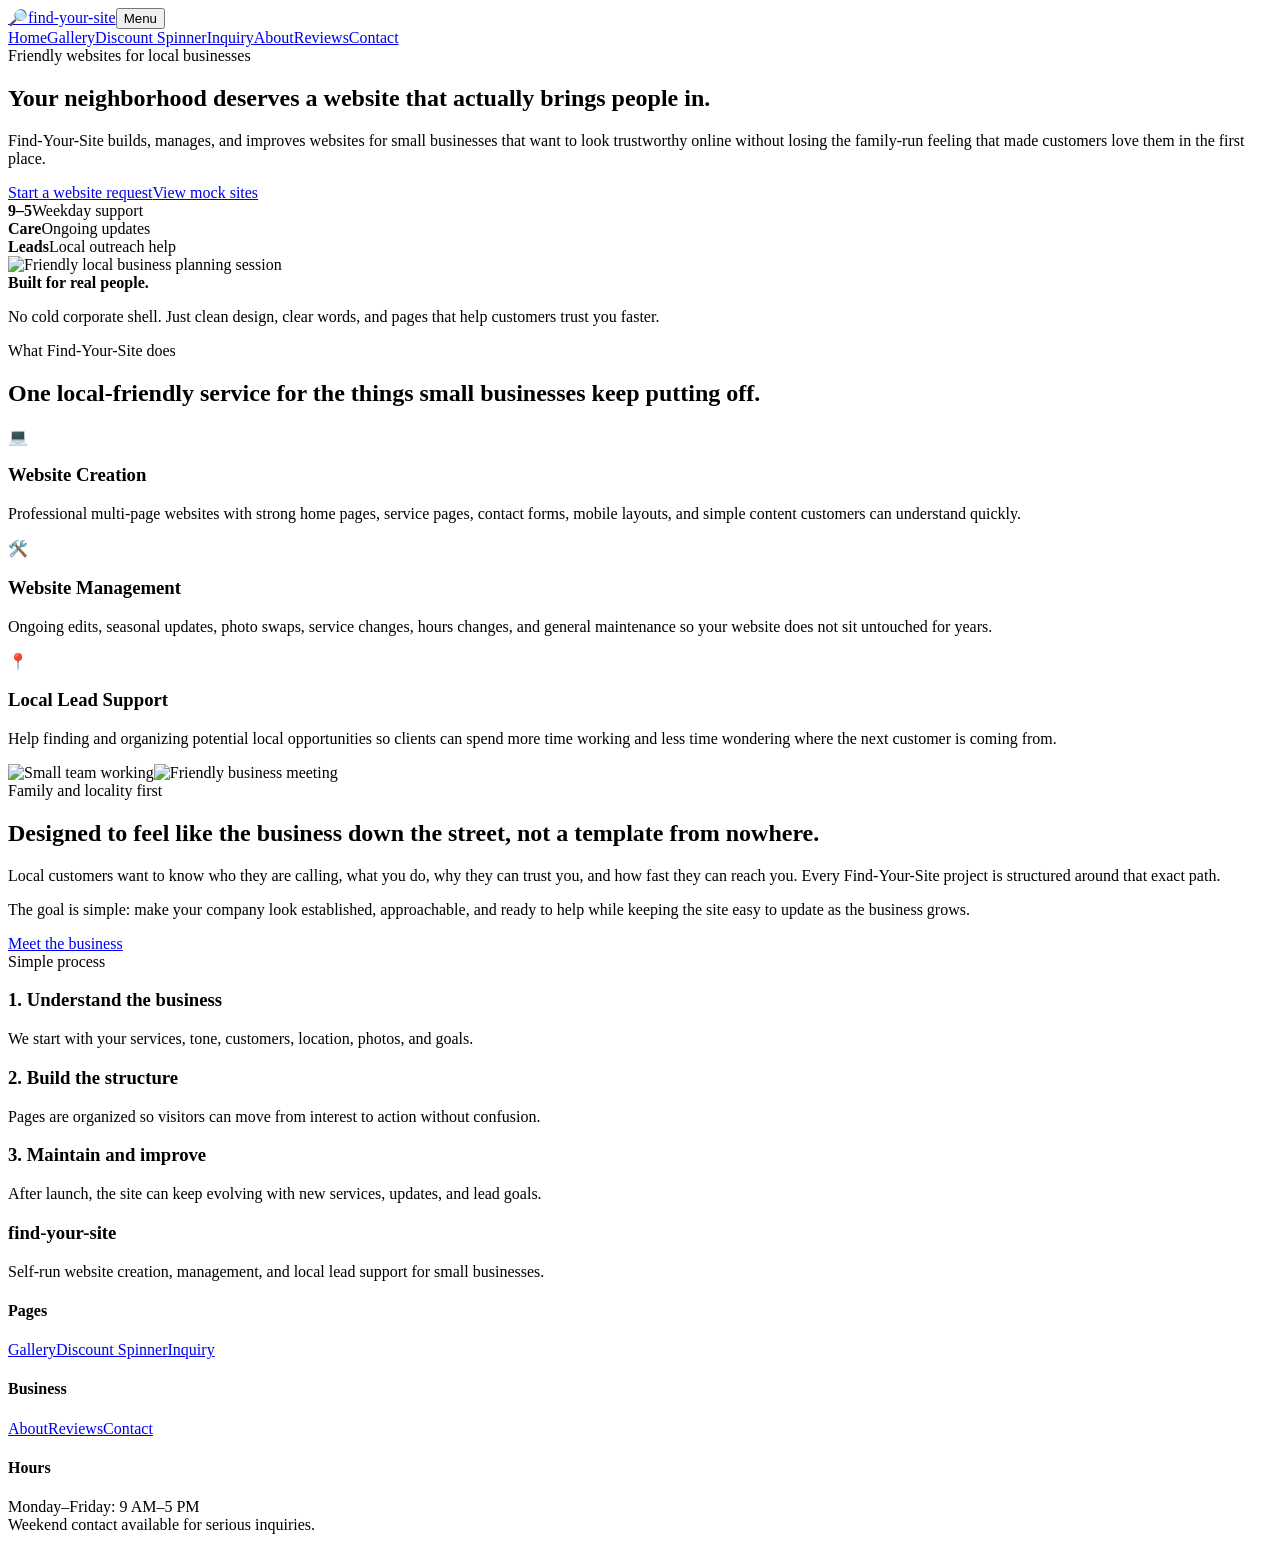
==== index.html @ bb565ffe "Add files via upload" ====
<!DOCTYPE html><html lang="en"><head><meta charset="UTF-8"><meta name="viewport" content="width=device-width, initial-scale=1.0"><title>Find-Your-Site | Local Websites, Care & Client Leads</title><link rel="stylesheet" href="assets/css/style.css"></head><body>
<header class="header"><div class="container nav"><a class="brand" href="index.html"><span class="brand-mark">🔎</span>find-your-site</a><button class="menu-toggle">Menu</button><nav class="nav-links"><a href="index.html">Home</a><a href="gallery.html">Gallery</a><a href="discount-spinner.html">Discount Spinner</a><a href="custom-inquiry.html">Inquiry</a><a href="about.html">About</a><a href="reviews.html">Reviews</a><a href="contact.html">Contact</a></nav></div></header>
<main><section class="hero"><div class="container hero-grid"><div><span class="eyebrow">Friendly websites for local businesses</span><h1>Your neighborhood deserves a website that actually brings people in.</h1><p>Find-Your-Site builds, manages, and improves websites for small businesses that want to look trustworthy online without losing the family-run feeling that made customers love them in the first place.</p><div class="hero-actions"><a class="btn btn-primary" href="custom-inquiry.html">Start a website request</a><a class="btn btn-secondary" href="gallery.html">View mock sites</a></div><div class="mini-stats"><div class="stat"><strong>9–5</strong>Weekday support</div><div class="stat"><strong>Care</strong>Ongoing updates</div><div class="stat"><strong>Leads</strong>Local outreach help</div></div></div><div class="hero-card"><img src="https://images.unsplash.com/photo-1556761175-b413da4baf72?auto=format&fit=crop&w=1100&q=80" alt="Friendly local business planning session"><div class="hero-badge"><strong>Built for real people.</strong><p>No cold corporate shell. Just clean design, clear words, and pages that help customers trust you faster.</p></div></div></div></section>
<section class="section section-soft"><div class="container"><span class="eyebrow">What Find-Your-Site does</span><h2>One local-friendly service for the things small businesses keep putting off.</h2><div class="grid-3"><article class="card"><div class="icon">💻</div><h3>Website Creation</h3><p>Professional multi-page websites with strong home pages, service pages, contact forms, mobile layouts, and simple content customers can understand quickly.</p></article><article class="card"><div class="icon">🛠️</div><h3>Website Management</h3><p>Ongoing edits, seasonal updates, photo swaps, service changes, hours changes, and general maintenance so your website does not sit untouched for years.</p></article><article class="card"><div class="icon">📍</div><h3>Local Lead Support</h3><p>Help finding and organizing potential local opportunities so clients can spend more time working and less time wondering where the next customer is coming from.</p></article></div></div></section>
<section class="section"><div class="container split"><div class="photo-stack"><img src="https://images.unsplash.com/photo-1521737604893-d14cc237f11d?auto=format&fit=crop&w=900&q=80" alt="Small team working"><img src="https://images.unsplash.com/photo-1556761175-4b46a572b786?auto=format&fit=crop&w=900&q=80" alt="Friendly business meeting"></div><div><span class="eyebrow">Family and locality first</span><h2>Designed to feel like the business down the street, not a template from nowhere.</h2><p>Local customers want to know who they are calling, what you do, why they can trust you, and how fast they can reach you. Every Find-Your-Site project is structured around that exact path.</p><p>The goal is simple: make your company look established, approachable, and ready to help while keeping the site easy to update as the business grows.</p><a class="btn btn-primary" href="about.html">Meet the business</a></div></div></section>
<section class="section section-soft"><div class="container"><span class="eyebrow">Simple process</span><div class="grid-3"><article class="card"><h3>1. Understand the business</h3><p>We start with your services, tone, customers, location, photos, and goals.</p></article><article class="card"><h3>2. Build the structure</h3><p>Pages are organized so visitors can move from interest to action without confusion.</p></article><article class="card"><h3>3. Maintain and improve</h3><p>After launch, the site can keep evolving with new services, updates, and lead goals.</p></article></div></div></section></main>
<footer class="footer"><div class="container footer-grid"><div><h3>find-your-site</h3><p>Self-run website creation, management, and local lead support for small businesses.</p></div><div><h4>Pages</h4><a href="gallery.html">Gallery</a><a href="discount-spinner.html">Discount Spinner</a><a href="custom-inquiry.html">Inquiry</a></div><div><h4>Business</h4><a href="about.html">About</a><a href="reviews.html">Reviews</a><a href="contact.html">Contact</a></div><div><h4>Hours</h4><p>Monday–Friday: 9 AM–5 PM<br>Weekend contact available for serious inquiries.</p></div></div></footer><script src="assets/js/script.js"></script></body></html>
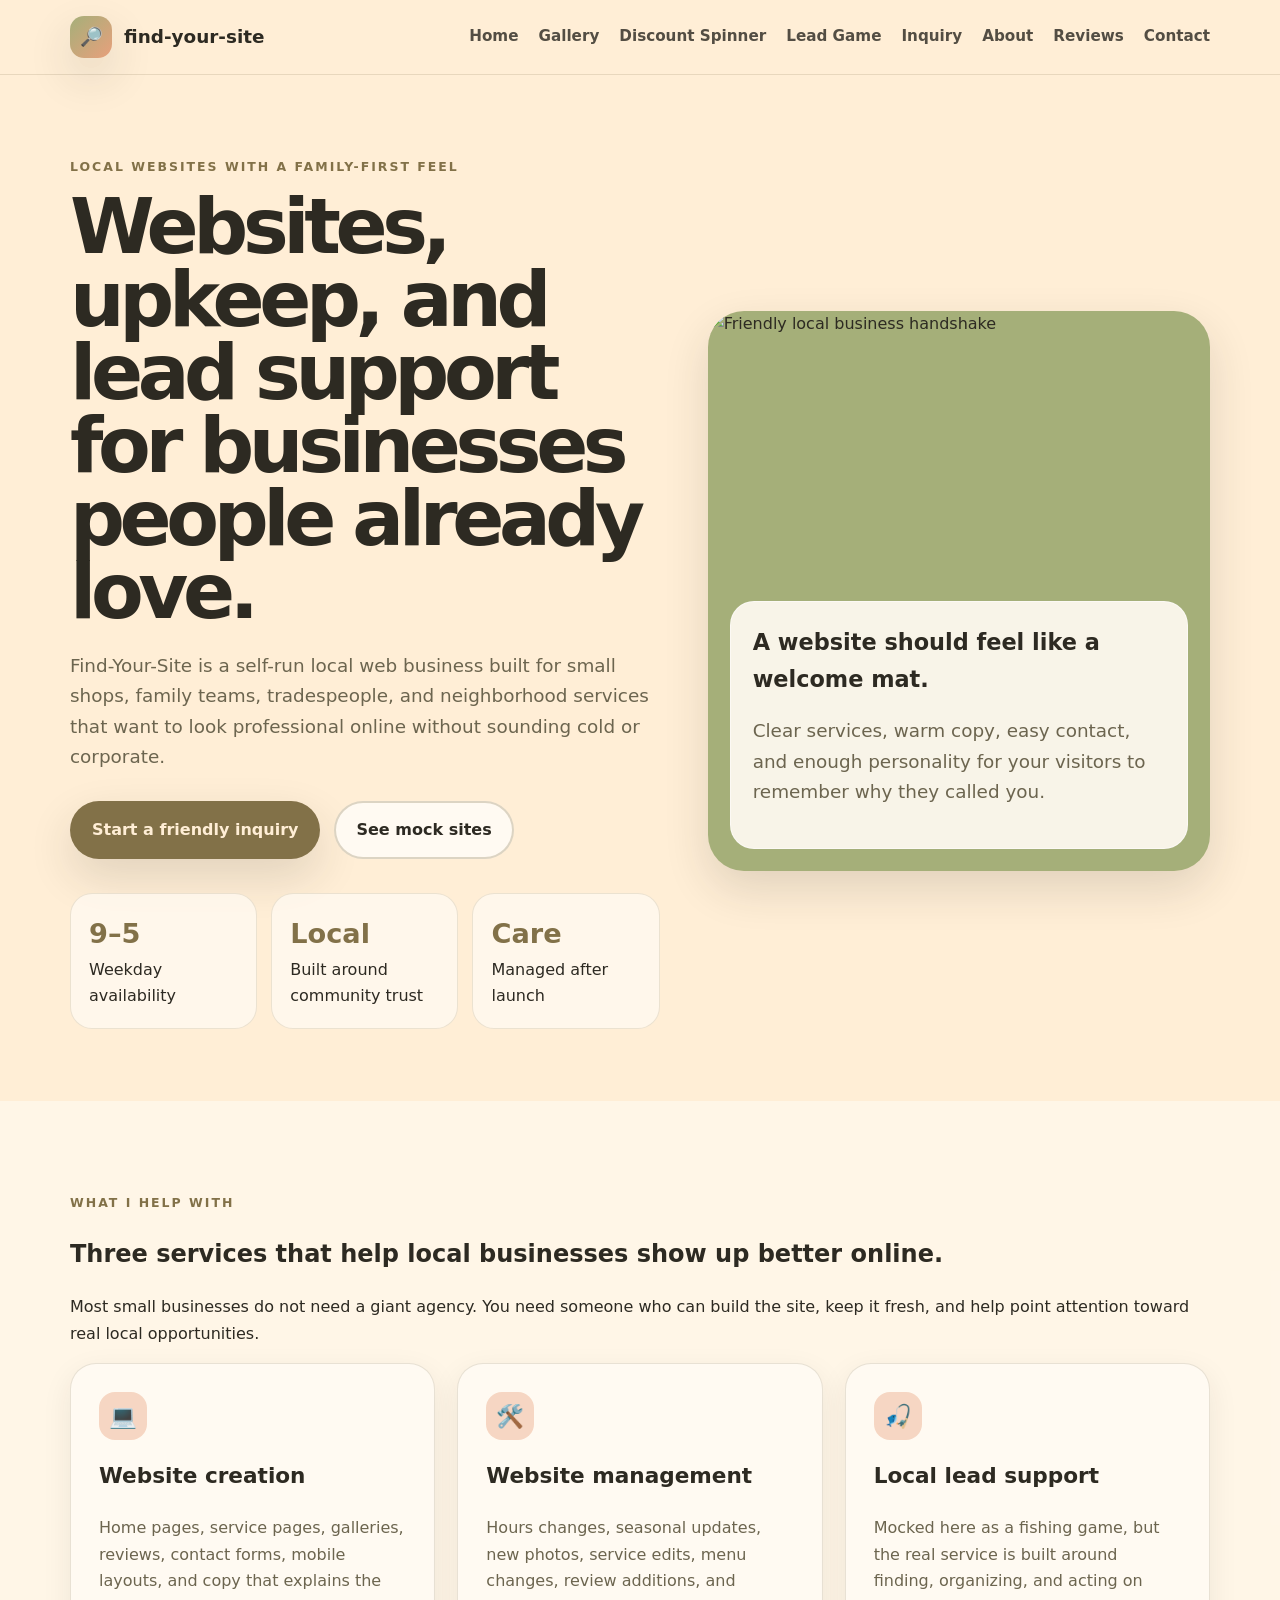
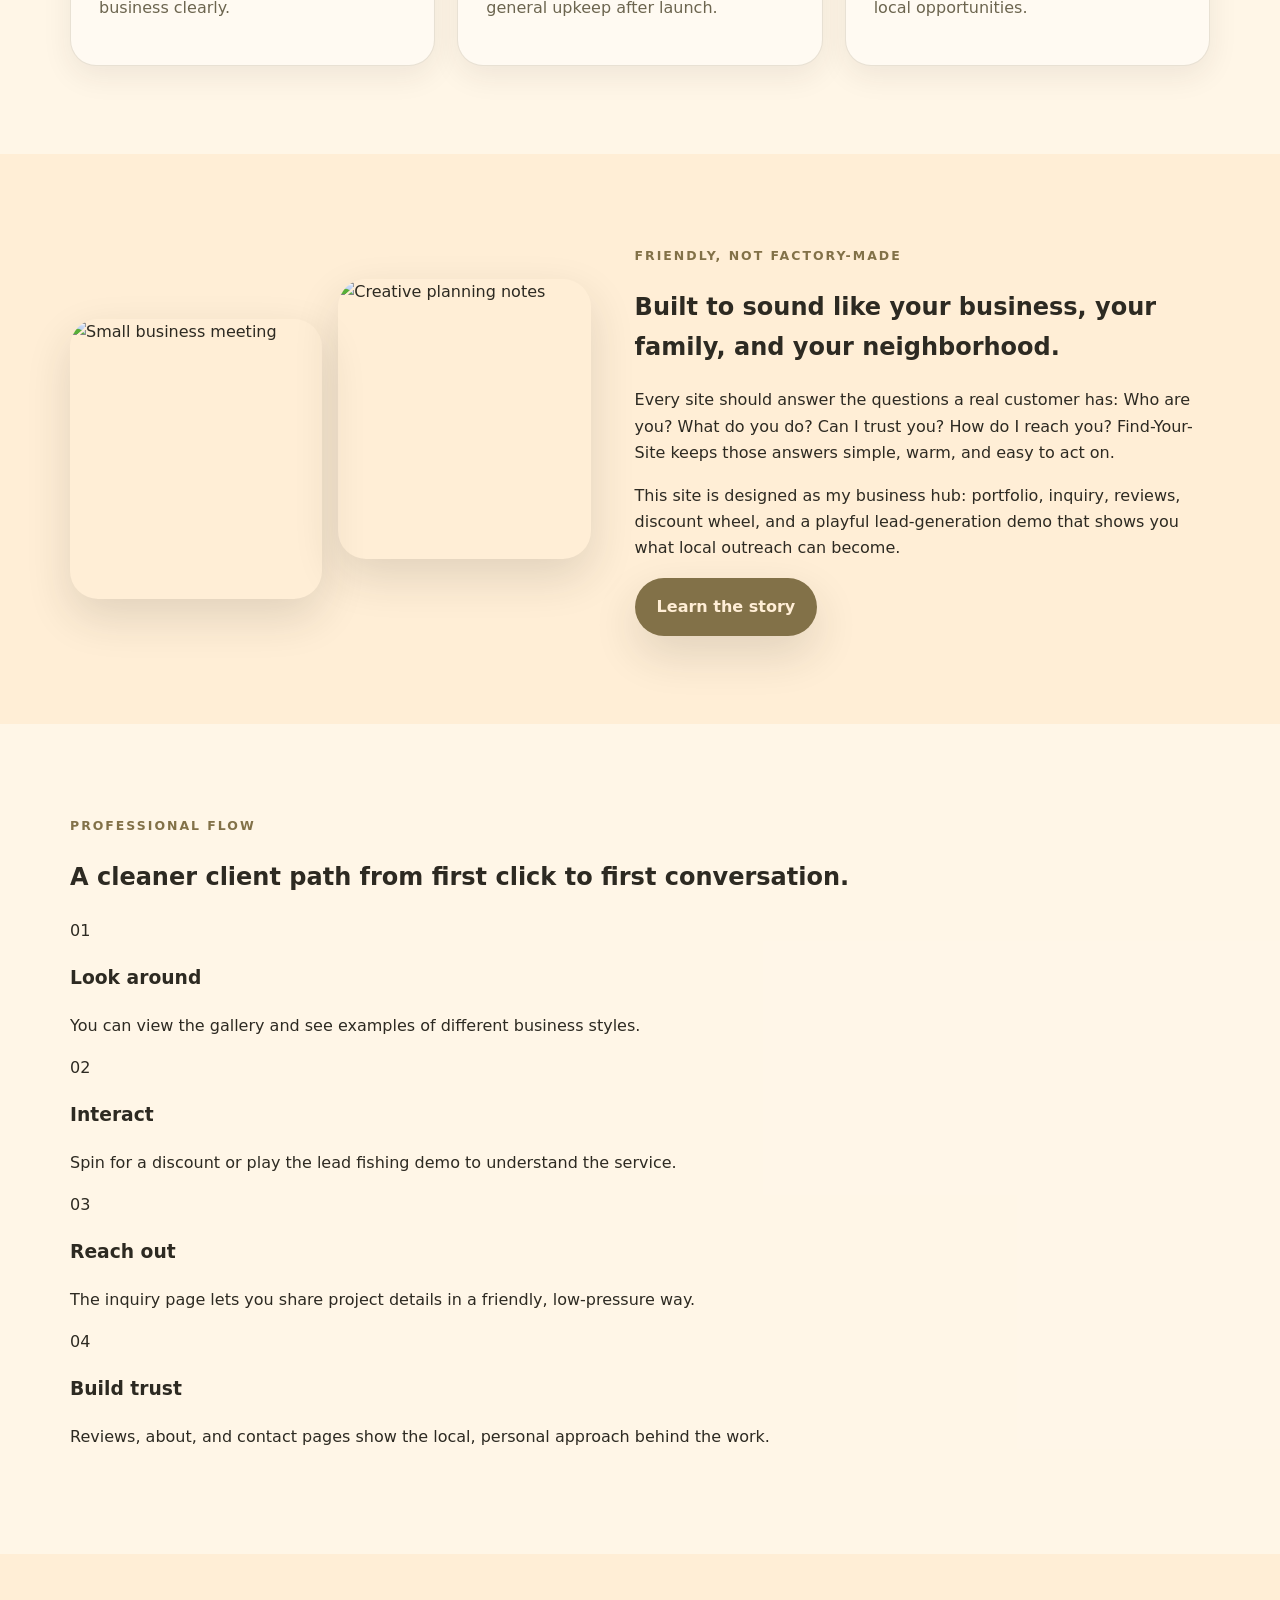
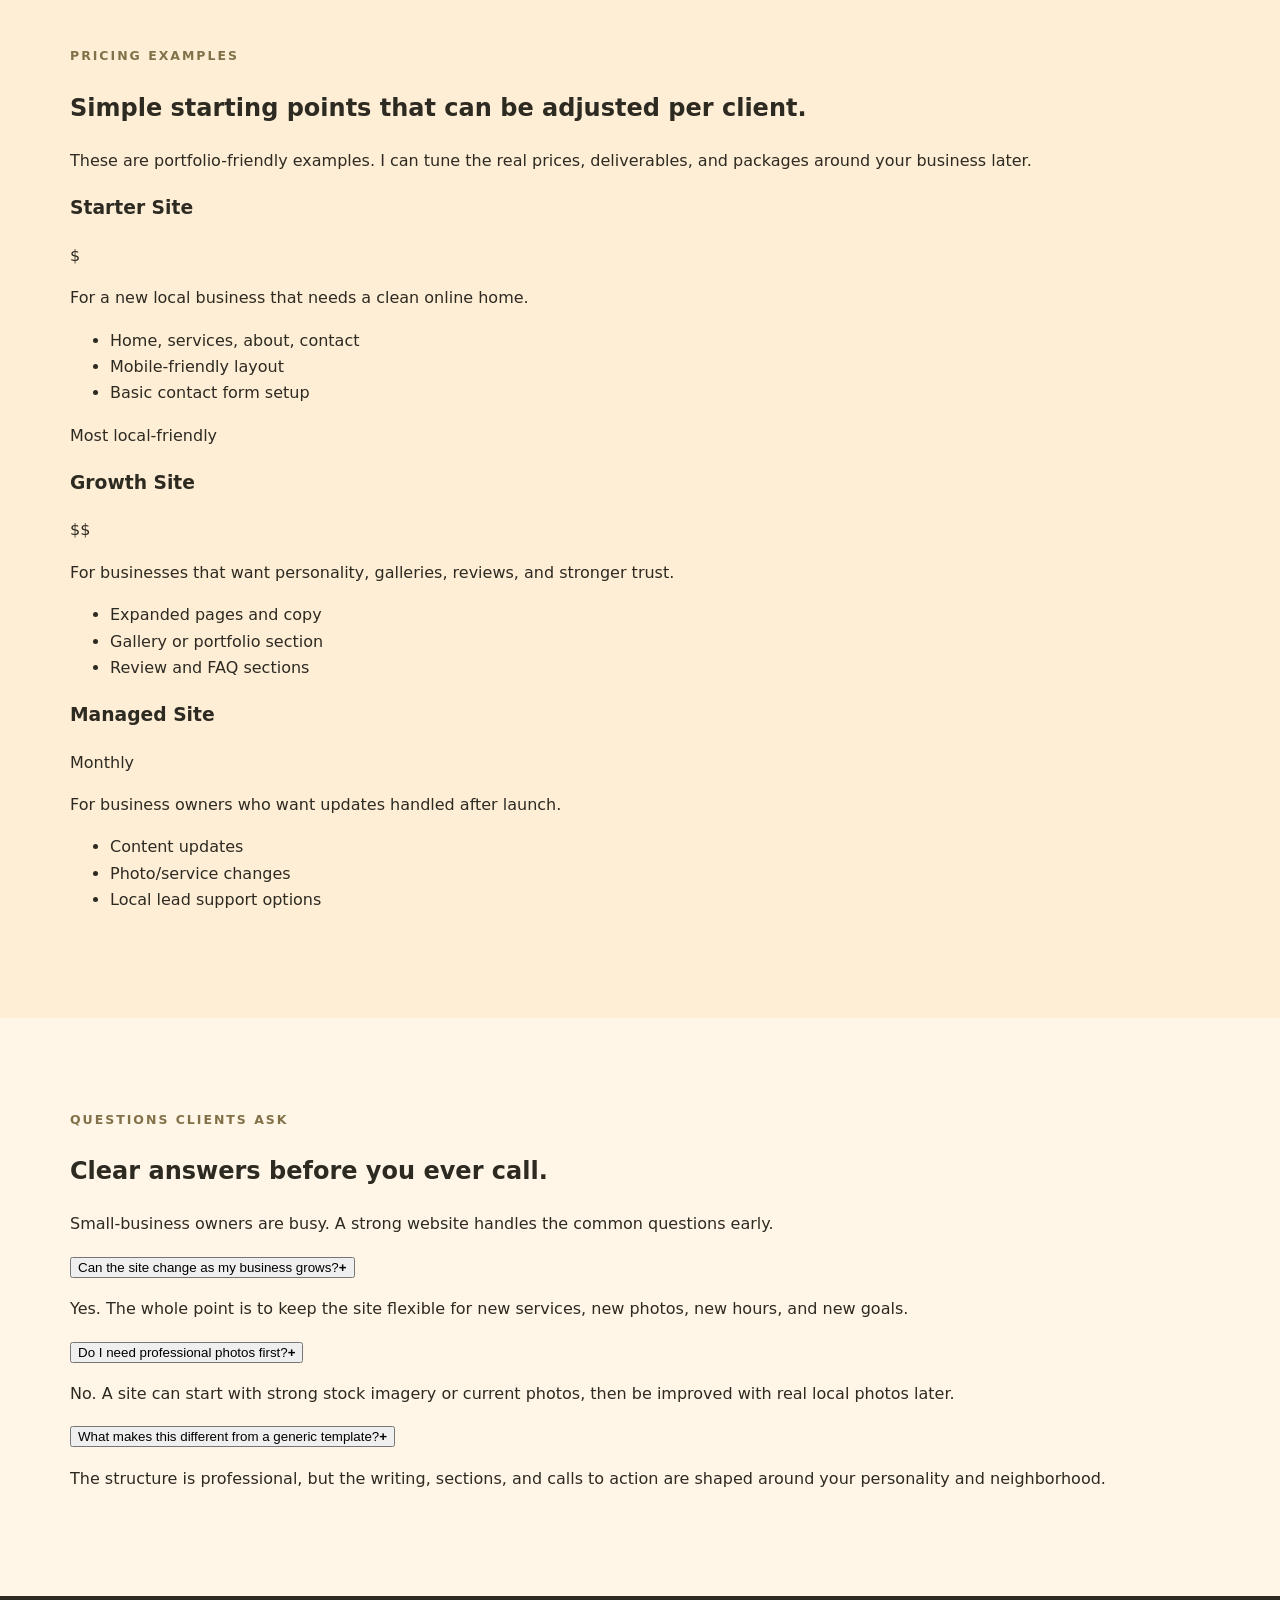
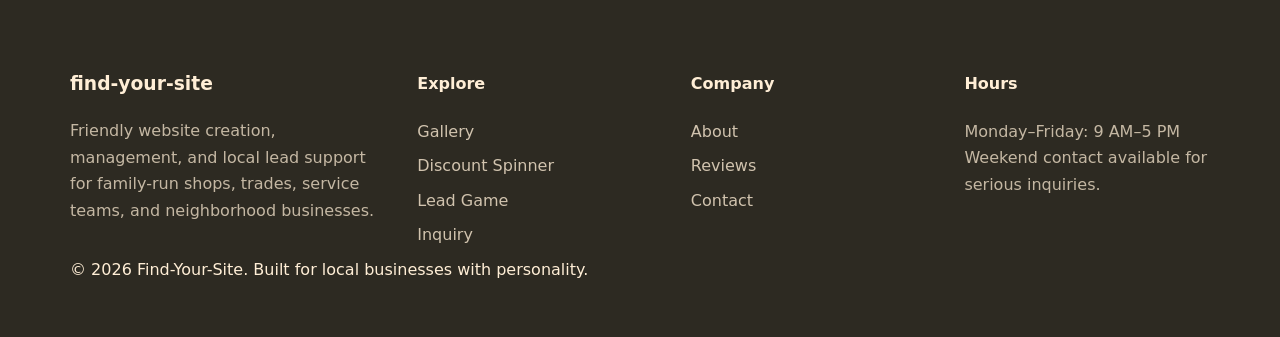
==== commit 4b7239f1: "Add files via upload" ====
--- a/index.html
+++ b/index.html
@@ -1,7 +1,35 @@
-<!DOCTYPE html><html lang="en"><head><meta charset="UTF-8"><meta name="viewport" content="width=device-width, initial-scale=1.0"><title>Find-Your-Site | Local Websites, Care & Client Leads</title><link rel="stylesheet" href="assets/css/style.css"></head><body>
-<header class="header"><div class="container nav"><a class="brand" href="index.html"><span class="brand-mark">🔎</span>find-your-site</a><button class="menu-toggle">Menu</button><nav class="nav-links"><a href="index.html">Home</a><a href="gallery.html">Gallery</a><a href="discount-spinner.html">Discount Spinner</a><a href="custom-inquiry.html">Inquiry</a><a href="about.html">About</a><a href="reviews.html">Reviews</a><a href="contact.html">Contact</a></nav></div></header>
-<main><section class="hero"><div class="container hero-grid"><div><span class="eyebrow">Friendly websites for local businesses</span><h1>Your neighborhood deserves a website that actually brings people in.</h1><p>Find-Your-Site builds, manages, and improves websites for small businesses that want to look trustworthy online without losing the family-run feeling that made customers love them in the first place.</p><div class="hero-actions"><a class="btn btn-primary" href="custom-inquiry.html">Start a website request</a><a class="btn btn-secondary" href="gallery.html">View mock sites</a></div><div class="mini-stats"><div class="stat"><strong>9–5</strong>Weekday support</div><div class="stat"><strong>Care</strong>Ongoing updates</div><div class="stat"><strong>Leads</strong>Local outreach help</div></div></div><div class="hero-card"><img src="https://images.unsplash.com/photo-1556761175-b413da4baf72?auto=format&fit=crop&w=1100&q=80" alt="Friendly local business planning session"><div class="hero-badge"><strong>Built for real people.</strong><p>No cold corporate shell. Just clean design, clear words, and pages that help customers trust you faster.</p></div></div></div></section>
-<section class="section section-soft"><div class="container"><span class="eyebrow">What Find-Your-Site does</span><h2>One local-friendly service for the things small businesses keep putting off.</h2><div class="grid-3"><article class="card"><div class="icon">💻</div><h3>Website Creation</h3><p>Professional multi-page websites with strong home pages, service pages, contact forms, mobile layouts, and simple content customers can understand quickly.</p></article><article class="card"><div class="icon">🛠️</div><h3>Website Management</h3><p>Ongoing edits, seasonal updates, photo swaps, service changes, hours changes, and general maintenance so your website does not sit untouched for years.</p></article><article class="card"><div class="icon">📍</div><h3>Local Lead Support</h3><p>Help finding and organizing potential local opportunities so clients can spend more time working and less time wondering where the next customer is coming from.</p></article></div></div></section>
-<section class="section"><div class="container split"><div class="photo-stack"><img src="https://images.unsplash.com/photo-1521737604893-d14cc237f11d?auto=format&fit=crop&w=900&q=80" alt="Small team working"><img src="https://images.unsplash.com/photo-1556761175-4b46a572b786?auto=format&fit=crop&w=900&q=80" alt="Friendly business meeting"></div><div><span class="eyebrow">Family and locality first</span><h2>Designed to feel like the business down the street, not a template from nowhere.</h2><p>Local customers want to know who they are calling, what you do, why they can trust you, and how fast they can reach you. Every Find-Your-Site project is structured around that exact path.</p><p>The goal is simple: make your company look established, approachable, and ready to help while keeping the site easy to update as the business grows.</p><a class="btn btn-primary" href="about.html">Meet the business</a></div></div></section>
-<section class="section section-soft"><div class="container"><span class="eyebrow">Simple process</span><div class="grid-3"><article class="card"><h3>1. Understand the business</h3><p>We start with your services, tone, customers, location, photos, and goals.</p></article><article class="card"><h3>2. Build the structure</h3><p>Pages are organized so visitors can move from interest to action without confusion.</p></article><article class="card"><h3>3. Maintain and improve</h3><p>After launch, the site can keep evolving with new services, updates, and lead goals.</p></article></div></div></section></main>
-<footer class="footer"><div class="container footer-grid"><div><h3>find-your-site</h3><p>Self-run website creation, management, and local lead support for small businesses.</p></div><div><h4>Pages</h4><a href="gallery.html">Gallery</a><a href="discount-spinner.html">Discount Spinner</a><a href="custom-inquiry.html">Inquiry</a></div><div><h4>Business</h4><a href="about.html">About</a><a href="reviews.html">Reviews</a><a href="contact.html">Contact</a></div><div><h4>Hours</h4><p>Monday–Friday: 9 AM–5 PM<br>Weekend contact available for serious inquiries.</p></div></div></footer><script src="assets/js/script.js"></script></body></html>
+<!DOCTYPE html>
+<html lang="en">
+<head>
+<meta charset="UTF-8">
+<meta name="viewport" content="width=device-width, initial-scale=1.0">
+<title>Find-Your-Site | Local Website Creation & Lead Support</title>
+<link rel="stylesheet" href="assets/css/style.css">
+</head>
+<body>
+<header class="header"><div class="container nav"><a class="brand" href="index.html"><span class="brand-mark">🔎</span><span>find-your-site</span></a><button class="menu-toggle" aria-label="Open navigation">Menu</button><nav class="nav-links"><a href="index.html">Home</a><a href="gallery.html">Gallery</a><a href="discount-spinner.html">Discount Spinner</a><a href="leads-game.html">Lead Game</a><a href="custom-inquiry.html">Inquiry</a><a href="about.html">About</a><a href="reviews.html">Reviews</a><a href="contact.html">Contact</a></nav></div></header>
+<main>
+
+<section class="hero">
+  <div class="container hero-grid">
+    <div>
+      <span class="eyebrow">Local websites with a family-first feel</span>
+      <h1>Websites, upkeep, and lead support for businesses people already love.</h1>
+      <p>Find-Your-Site is a self-run local web business built for small shops, family teams, tradespeople, and neighborhood services that want to look professional online without sounding cold or corporate.</p>
+      <div class="hero-actions"><a class="btn btn-primary" href="custom-inquiry.html">Start a friendly inquiry</a><a class="btn btn-secondary" href="gallery.html">See mock sites</a></div>
+      <div class="mini-stats"><div class="stat"><strong>9–5</strong><span>Weekday availability</span></div><div class="stat"><strong>Local</strong><span>Built around community trust</span></div><div class="stat"><strong>Care</strong><span>Managed after launch</span></div></div>
+    </div>
+    <div class="hero-card"><img src="https://images.unsplash.com/photo-1521791055366-0d553872125f?auto=format&fit=crop&w=1200&q=80" alt="Friendly local business handshake"><div class="hero-badge"><strong>A website should feel like a welcome mat.</strong><p>Clear services, warm copy, easy contact, and enough personality for your visitors to remember why they called you.</p></div></div>
+  </div>
+</section>
+<section class="section section-soft"><div class="container"><div class="section-heading"><span class="eyebrow">What I help with</span><h2>Three services that help local businesses show up better online.</h2><p>Most small businesses do not need a giant agency. You need someone who can build the site, keep it fresh, and help point attention toward real local opportunities.</p></div><div class="grid-3"><article class="card lift"><div class="icon">💻</div><h3>Website creation</h3><p>Home pages, service pages, galleries, reviews, contact forms, mobile layouts, and copy that explains the business clearly.</p></article><article class="card lift"><div class="icon">🛠️</div><h3>Website management</h3><p>Hours changes, seasonal updates, new photos, service edits, menu changes, review additions, and general upkeep after launch.</p></article><article class="card lift"><div class="icon">🎣</div><h3>Local lead support</h3><p>Mocked here as a fishing game, but the real service is built around finding, organizing, and acting on local opportunities.</p></article></div></div></section>
+<section class="section"><div class="container split"><div class="photo-stack"><img src="https://images.unsplash.com/photo-1556761175-4b46a572b786?auto=format&fit=crop&w=900&q=80" alt="Small business meeting"><img src="https://images.unsplash.com/photo-1517245386807-bb43f82c33c4?auto=format&fit=crop&w=900&q=80" alt="Creative planning notes"></div><div><span class="eyebrow">Friendly, not factory-made</span><h2>Built to sound like your business, your family, and your neighborhood.</h2><p>Every site should answer the questions a real customer has: Who are you? What do you do? Can I trust you? How do I reach you? Find-Your-Site keeps those answers simple, warm, and easy to act on.</p><p>This site is designed as my business hub: portfolio, inquiry, reviews, discount wheel, and a playful lead-generation demo that shows you what local outreach can become.</p><a class="btn btn-primary" href="about.html">Learn the story</a></div></div></section>
+<section class="section section-soft"><div class="container"><div class="section-heading"><span class="eyebrow">Professional flow</span><h2>A cleaner client path from first click to first conversation.</h2></div><div class="process-line"><article><span>01</span><h3>Look around</h3><p>You can view the gallery and see examples of different business styles.</p></article><article><span>02</span><h3>Interact</h3><p>Spin for a discount or play the lead fishing demo to understand the service.</p></article><article><span>03</span><h3>Reach out</h3><p>The inquiry page lets you share project details in a friendly, low-pressure way.</p></article><article><span>04</span><h3>Build trust</h3><p>Reviews, about, and contact pages show the local, personal approach behind the work.</p></article></div></div></section>
+<section class="section"><div class="container"><div class="section-heading"><span class="eyebrow">Pricing examples</span><h2>Simple starting points that can be adjusted per client.</h2><p>These are portfolio-friendly examples. I can tune the real prices, deliverables, and packages around your business later.</p></div><div class="pricing-grid"><article class="price-card"><h3>Starter Site</h3><p class="price">$</p><p>For a new local business that needs a clean online home.</p><ul><li>Home, services, about, contact</li><li>Mobile-friendly layout</li><li>Basic contact form setup</li></ul></article><article class="price-card featured"><span class="badge">Most local-friendly</span><h3>Growth Site</h3><p class="price">$$</p><p>For businesses that want personality, galleries, reviews, and stronger trust.</p><ul><li>Expanded pages and copy</li><li>Gallery or portfolio section</li><li>Review and FAQ sections</li></ul></article><article class="price-card"><h3>Managed Site</h3><p class="price">Monthly</p><p>For business owners who want updates handled after launch.</p><ul><li>Content updates</li><li>Photo/service changes</li><li>Local lead support options</li></ul></article></div></div></section>
+<section class="section section-soft"><div class="container faq-wrap"><div><span class="eyebrow">Questions clients ask</span><h2>Clear answers before you ever call.</h2><p>Small-business owners are busy. A strong website handles the common questions early.</p></div><div class="faq-list"><button class="faq-item"><span>Can the site change as my business grows?</span><strong>+</strong></button><div class="faq-panel"><p>Yes. The whole point is to keep the site flexible for new services, new photos, new hours, and new goals.</p></div><button class="faq-item"><span>Do I need professional photos first?</span><strong>+</strong></button><div class="faq-panel"><p>No. A site can start with strong stock imagery or current photos, then be improved with real local photos later.</p></div><button class="faq-item"><span>What makes this different from a generic template?</span><strong>+</strong></button><div class="faq-panel"><p>The structure is professional, but the writing, sections, and calls to action are shaped around your personality and neighborhood.</p></div></div></div></section>
+
+</main>
+<footer class="footer"><div class="container footer-grid"><div><h3>find-your-site</h3><p>Friendly website creation, management, and local lead support for family-run shops, trades, service teams, and neighborhood businesses.</p></div><div><h4>Explore</h4><a href="gallery.html">Gallery</a><a href="discount-spinner.html">Discount Spinner</a><a href="leads-game.html">Lead Game</a><a href="custom-inquiry.html">Inquiry</a></div><div><h4>Company</h4><a href="about.html">About</a><a href="reviews.html">Reviews</a><a href="contact.html">Contact</a></div><div><h4>Hours</h4><p>Monday–Friday: 9 AM–5 PM<br>Weekend contact available for serious inquiries.</p></div></div><div class="container tiny-footer">© <span data-year></span> Find-Your-Site. Built for local businesses with personality.</div></footer>
+<script src="assets/js/script.js"></script>
+</body>
+</html>
--- a/assets/css/style.css
+++ b/assets/css/style.css
@@ -0,0 +1,37 @@
+:root{
+  --cream:#FFEED6;
+  --sage:#A5AF79;
+  --olive:#827148;
+  --peach:#E8A07C;
+  --ink:#2d2a22;
+  --muted:#6c654f;
+  --white:#fffaf2;
+  --shadow:0 18px 45px rgba(45,42,34,.14);
+  --radius:26px;
+}
+*{box-sizing:border-box}
+body{margin:0;font-family:Inter,system-ui,-apple-system,Segoe UI,Arial,sans-serif;background:var(--cream);color:var(--ink);line-height:1.65}
+a{color:inherit;text-decoration:none}img{max-width:100%;display:block}
+.container{width:min(1140px,92%);margin:auto}.eyebrow{letter-spacing:.16em;text-transform:uppercase;font-weight:800;color:var(--olive);font-size:.78rem}.section{padding:88px 0}.section-soft{background:rgba(255,250,242,.65)}
+.header{position:sticky;top:0;z-index:50;background:rgba(255,238,214,.92);backdrop-filter:blur(14px);border-bottom:1px solid rgba(130,113,72,.18)}
+.nav{display:flex;align-items:center;justify-content:space-between;padding:16px 0}.brand{display:flex;align-items:center;gap:12px;font-weight:900;font-size:1.15rem}.brand-mark{width:42px;height:42px;border-radius:14px;background:linear-gradient(135deg,var(--sage),var(--peach));display:grid;place-items:center;box-shadow:var(--shadow)}
+.nav-links{display:flex;align-items:center;gap:20px;font-weight:700;font-size:.95rem}.nav-links a{opacity:.82}.nav-links a:hover{opacity:1;color:var(--olive)}.menu-toggle{display:none;border:0;background:var(--olive);color:var(--cream);padding:10px 12px;border-radius:12px;font-weight:900}
+.btn{display:inline-flex;align-items:center;justify-content:center;gap:10px;padding:14px 20px;border-radius:999px;font-weight:900;border:2px solid transparent;transition:.2s ease;cursor:pointer}.btn-primary{background:var(--olive);color:var(--cream);box-shadow:var(--shadow)}.btn-primary:hover{transform:translateY(-2px);background:#6f603d}.btn-secondary{background:var(--white);border-color:rgba(130,113,72,.28);color:var(--ink)}.btn-secondary:hover{border-color:var(--olive);transform:translateY(-2px)}
+.hero{padding:78px 0 72px}.hero-grid{display:grid;grid-template-columns:1.08fr .92fr;gap:48px;align-items:center}.hero h1{font-size:clamp(2.6rem,6vw,5.6rem);line-height:.95;margin:12px 0 22px;letter-spacing:-.07em}.hero p{font-size:1.15rem;color:var(--muted);max-width:690px}.hero-actions{display:flex;gap:14px;flex-wrap:wrap;margin-top:28px}.hero-card{position:relative;border-radius:36px;overflow:hidden;min-height:560px;box-shadow:var(--shadow);background:var(--sage)}.hero-card img{height:560px;width:100%;object-fit:cover}.hero-badge{position:absolute;left:22px;bottom:22px;right:22px;background:rgba(255,250,242,.92);border:1px solid rgba(255,255,255,.5);padding:22px;border-radius:24px}.hero-badge strong{font-size:1.4rem}.mini-stats{display:grid;grid-template-columns:repeat(3,1fr);gap:14px;margin-top:34px}.stat{background:rgba(255,250,242,.75);border:1px solid rgba(130,113,72,.16);border-radius:22px;padding:18px}.stat strong{display:block;font-size:1.7rem;color:var(--olive)}
+.grid-3{display:grid;grid-template-columns:repeat(3,1fr);gap:22px}.grid-2{display:grid;grid-template-columns:repeat(2,1fr);gap:28px}.card{background:var(--white);border:1px solid rgba(130,113,72,.18);border-radius:var(--radius);padding:28px;box-shadow:0 10px 30px rgba(45,42,34,.08)}.card h3{margin-top:0;font-size:1.35rem}.card p{color:var(--muted)}.icon{width:48px;height:48px;border-radius:16px;background:rgba(232,160,124,.4);display:grid;place-items:center;font-size:1.4rem;margin-bottom:18px}.split{display:grid;grid-template-columns:.95fr 1.05fr;gap:44px;align-items:center}.photo-stack{display:grid;grid-template-columns:1fr 1fr;gap:16px}.photo-stack img{border-radius:28px;height:280px;width:100%;object-fit:cover;box-shadow:var(--shadow)}.photo-stack img:first-child{margin-top:40px}
+.page-hero{padding:72px 0 54px;text-align:center}.page-hero h1{font-size:clamp(2.3rem,5vw,4.8rem);line-height:1;margin:10px auto 18px;letter-spacing:-.05em;max-width:900px}.page-hero p{max-width:760px;margin:auto;color:var(--muted);font-size:1.1rem}
+.gallery{display:grid;grid-template-columns:repeat(3,1fr);gap:24px}.site-preview{overflow:hidden;padding:0}.site-preview img{height:230px;width:100%;object-fit:cover}.site-preview div{padding:24px}.tag{display:inline-flex;background:rgba(165,175,121,.24);color:var(--olive);font-weight:900;border-radius:999px;padding:7px 12px;font-size:.8rem;margin:4px 4px 4px 0}
+.spinner-wrap{display:grid;grid-template-columns:.9fr 1.1fr;gap:36px;align-items:center}.wheel-shell{background:var(--white);border-radius:36px;padding:28px;box-shadow:var(--shadow);text-align:center}.pointer{font-size:2rem;line-height:1}.wheel{width:min(430px,88vw);height:min(430px,88vw);border-radius:50%;margin:0 auto 22px;background:conic-gradient(var(--sage) 0 45deg,var(--peach) 45deg 90deg,var(--olive) 90deg 135deg,#c8bd92 135deg 180deg,var(--sage) 180deg 225deg,var(--peach) 225deg 270deg,var(--olive) 270deg 315deg,#d7c7a0 315deg 360deg);border:12px solid var(--white);box-shadow:inset 0 0 0 5px rgba(45,42,34,.12),var(--shadow);transition:transform 4s cubic-bezier(.12,.78,.18,1);position:relative}.wheel:after{content:'FYS';position:absolute;inset:36%;border-radius:50%;background:var(--cream);display:grid;place-items:center;font-weight:1000;color:var(--olive);font-size:1.7rem;border:4px solid rgba(130,113,72,.24)}.discount-result{font-size:1.4rem;font-weight:900;color:var(--olive);margin-top:16px;min-height:42px}
+.form{display:grid;gap:16px}.form label{font-weight:900}.form input,.form textarea,.form select{width:100%;padding:15px 16px;border-radius:16px;border:1px solid rgba(130,113,72,.28);background:#fffdf8;font:inherit}.form textarea{min-height:150px;resize:vertical}.notice{display:none;background:rgba(165,175,121,.25);border:1px solid rgba(130,113,72,.25);padding:16px;border-radius:18px;font-weight:800}.review-stars{color:var(--olive);letter-spacing:.08em;font-weight:1000}.footer{background:#2d2a22;color:var(--cream);padding:54px 0}.footer-grid{display:grid;grid-template-columns:1.3fr repeat(3,1fr);gap:28px}.footer a{display:block;color:rgba(255,238,214,.78);margin:8px 0}.footer p{color:rgba(255,238,214,.72)}
+@media(max-width:880px){.menu-toggle{display:block}.nav-links{display:none;position:absolute;left:4%;right:4%;top:76px;background:var(--white);padding:18px;border-radius:22px;box-shadow:var(--shadow);flex-direction:column;align-items:flex-start}.nav-links.open{display:flex}.hero-grid,.split,.spinner-wrap{grid-template-columns:1fr}.grid-3,.grid-2,.gallery,.footer-grid,.mini-stats{grid-template-columns:1fr}.hero-card,.hero-card img{min-height:420px;height:420px}.section{padding:64px 0}}
+
+/* Clickable gallery cards */
+.clickable-preview{display:block;transition:transform .2s ease, box-shadow .2s ease, border-color .2s ease}
+.clickable-preview:hover{transform:translateY(-6px);box-shadow:var(--shadow);border-color:rgba(130,113,72,.38)}
+.preview-link{display:inline-flex;margin-top:10px;font-weight:1000;color:var(--olive)}
+
+/* Lead fishing game */
+.lead-game-layout{display:grid;grid-template-columns:1.35fr .65fr;gap:28px;align-items:start}
+.fishing-stage{padding:24px;overflow:hidden}.water-scene{position:relative;min-height:440px;border-radius:30px;overflow:hidden;background:linear-gradient(180deg,#fff7e8 0%,#f5d4b9 48%,#a5af79 49%,#827148 100%);border:1px solid rgba(130,113,72,.18)}
+.sun{position:absolute;top:28px;right:34px;font-size:3rem}.cloud{position:absolute;background:rgba(255,250,242,.88);height:28px;border-radius:999px}.cloud:before,.cloud:after{content:'';position:absolute;background:rgba(255,250,242,.88);border-radius:50%}.cloud:before{width:42px;height:42px;left:22px;top:-18px}.cloud:after{width:32px;height:32px;right:18px;top:-12px}.cloud-one{width:120px;left:45px;top:55px}.cloud-two{width:95px;left:210px;top:94px;opacity:.8}.boat{position:absolute;left:50%;top:172px;transform:translateX(-50%);font-size:4.4rem;z-index:4}.fishing-line{position:absolute;left:50%;top:212px;width:2px;height:130px;background:rgba(45,42,34,.5);transform-origin:top;transition:.6s ease;z-index:3}.hook{position:absolute;left:calc(50% - 14px);top:324px;font-size:1.8rem;transition:.6s ease;z-index:4}.water-line{position:absolute;left:0;right:0;top:48%;height:12px;background:rgba(255,238,214,.45);box-shadow:0 20px 0 rgba(255,238,214,.16),0 42px 0 rgba(255,238,214,.10)}.fish{position:absolute;font-size:2.2rem;animation:swim 8s linear infinite}.fish-one{bottom:84px;left:10%;animation-duration:9s}.fish-two{bottom:145px;left:58%;animation-duration:7s}.fish-three{bottom:40px;left:34%;animation-duration:11s}@keyframes swim{0%{transform:translateX(-40px)}50%{transform:translateX(70px)}100%{transform:translateX(-40px)}}.casting .fishing-line{height:185px;transform:rotate(8deg)}.casting .hook{top:380px;transform:translateX(24px) rotate(12deg)}.game-controls{display:flex;flex-wrap:wrap;gap:12px;align-items:center;margin-top:22px}.game-controls p{flex-basis:100%;margin:0 0 4px;color:var(--muted)}.caught-sidebar h2{margin:8px 0 8px}.caught-list{list-style:none;padding:0;margin:20px 0 0;display:grid;gap:12px}.caught-list li{background:#fffdf8;border:1px solid rgba(130,113,72,.18);border-radius:18px;padding:14px}.caught-list strong{display:block;color:var(--ink)}.caught-list span{display:block;color:var(--muted);font-size:.92rem}.empty-catch{color:var(--muted);font-weight:800}.lead-modal{position:fixed;inset:0;background:rgba(45,42,34,.62);z-index:100;display:none;align-items:center;justify-content:center;padding:22px}.lead-modal.open{display:flex}.lead-modal-card{position:relative;background:var(--white);border-radius:30px;width:min(760px,94vw);max-height:86vh;overflow:auto;padding:34px;box-shadow:var(--shadow)}.modal-close{position:absolute;top:16px;right:18px;border:0;background:var(--cream);border-radius:50%;width:42px;height:42px;font-size:1.8rem;cursor:pointer}.lead-summary-grid{display:grid;grid-template-columns:1fr 1fr;gap:14px;margin:18px 0}.lead-summary-card{background:#fffdf8;border:1px solid rgba(130,113,72,.18);border-radius:18px;padding:16px}.lead-summary-card h3{margin:0 0 6px}.lead-summary-card p{margin:4px 0;color:var(--muted)}
+@media(max-width:880px){.lead-game-layout,.lead-summary-grid{grid-template-columns:1fr}.water-scene{min-height:360px}.boat{top:145px}.fishing-line{top:185px}.hook{top:296px}.casting .hook{top:325px}}
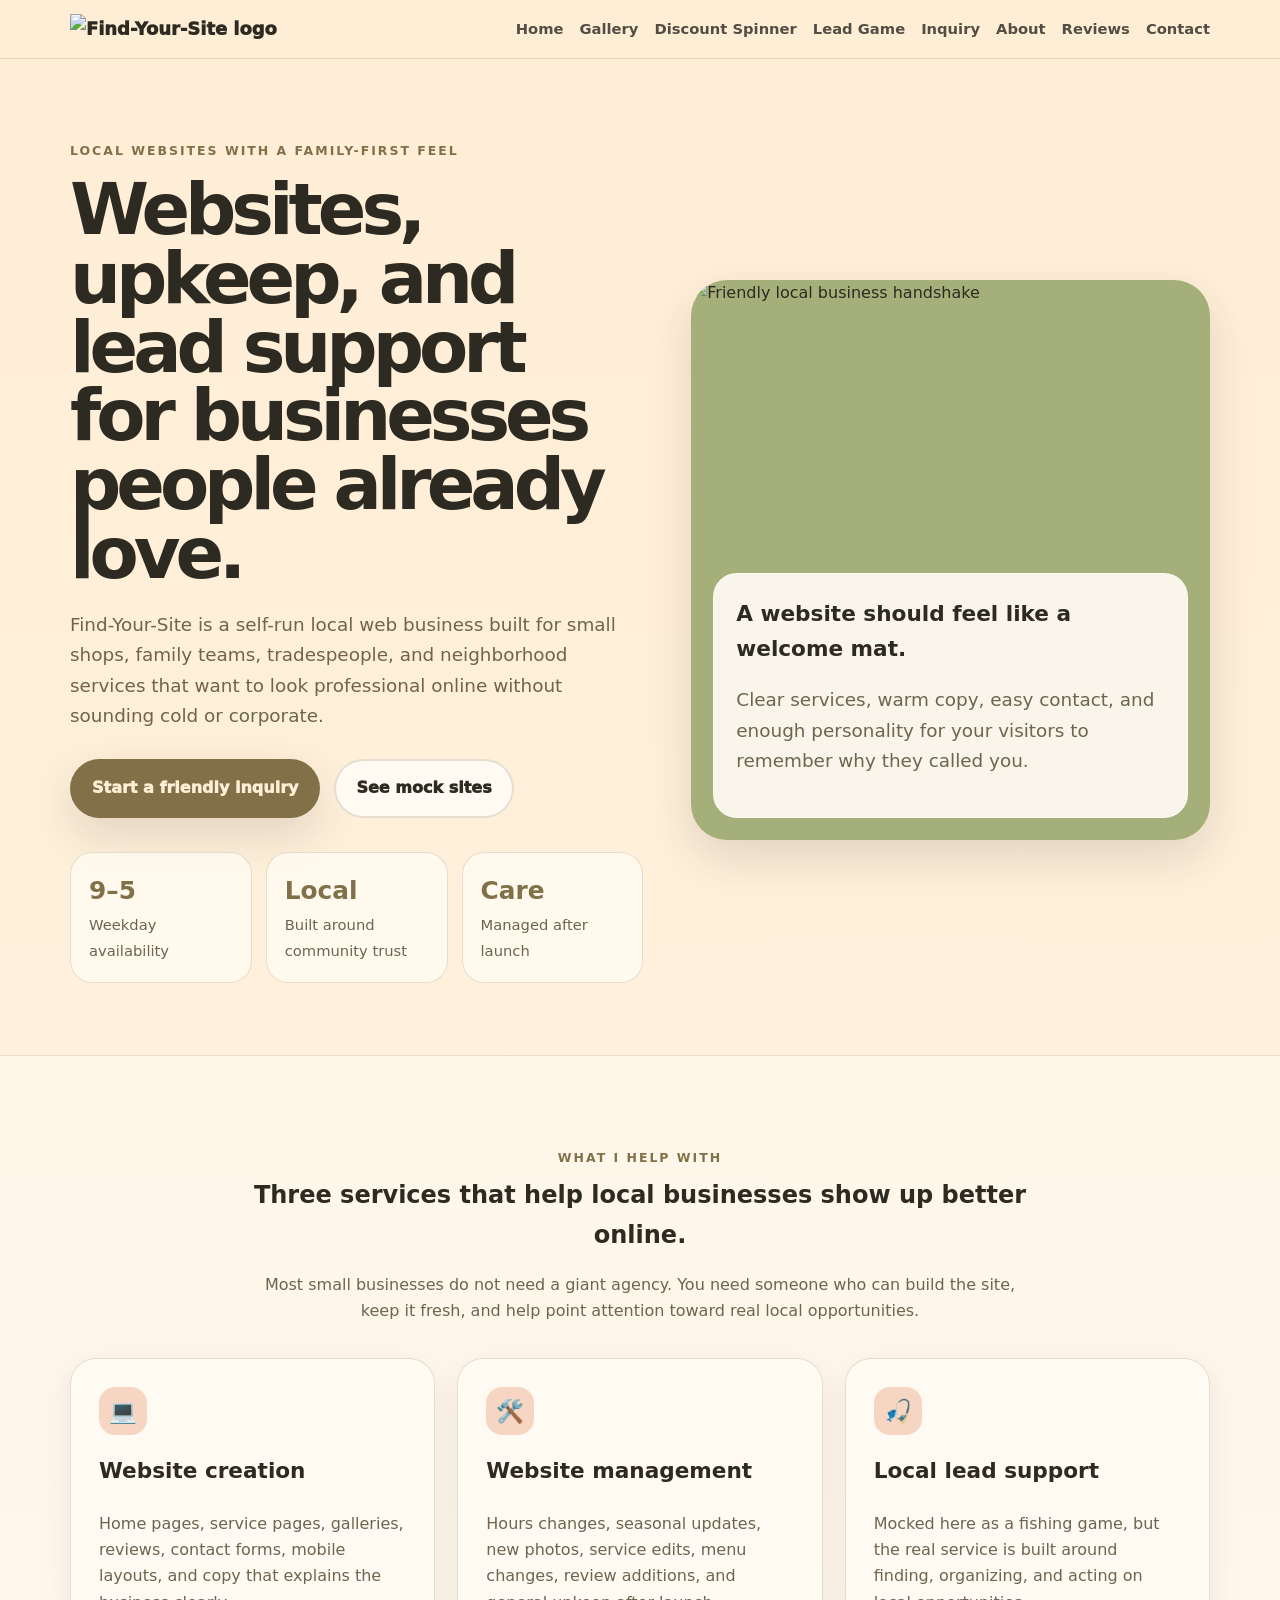
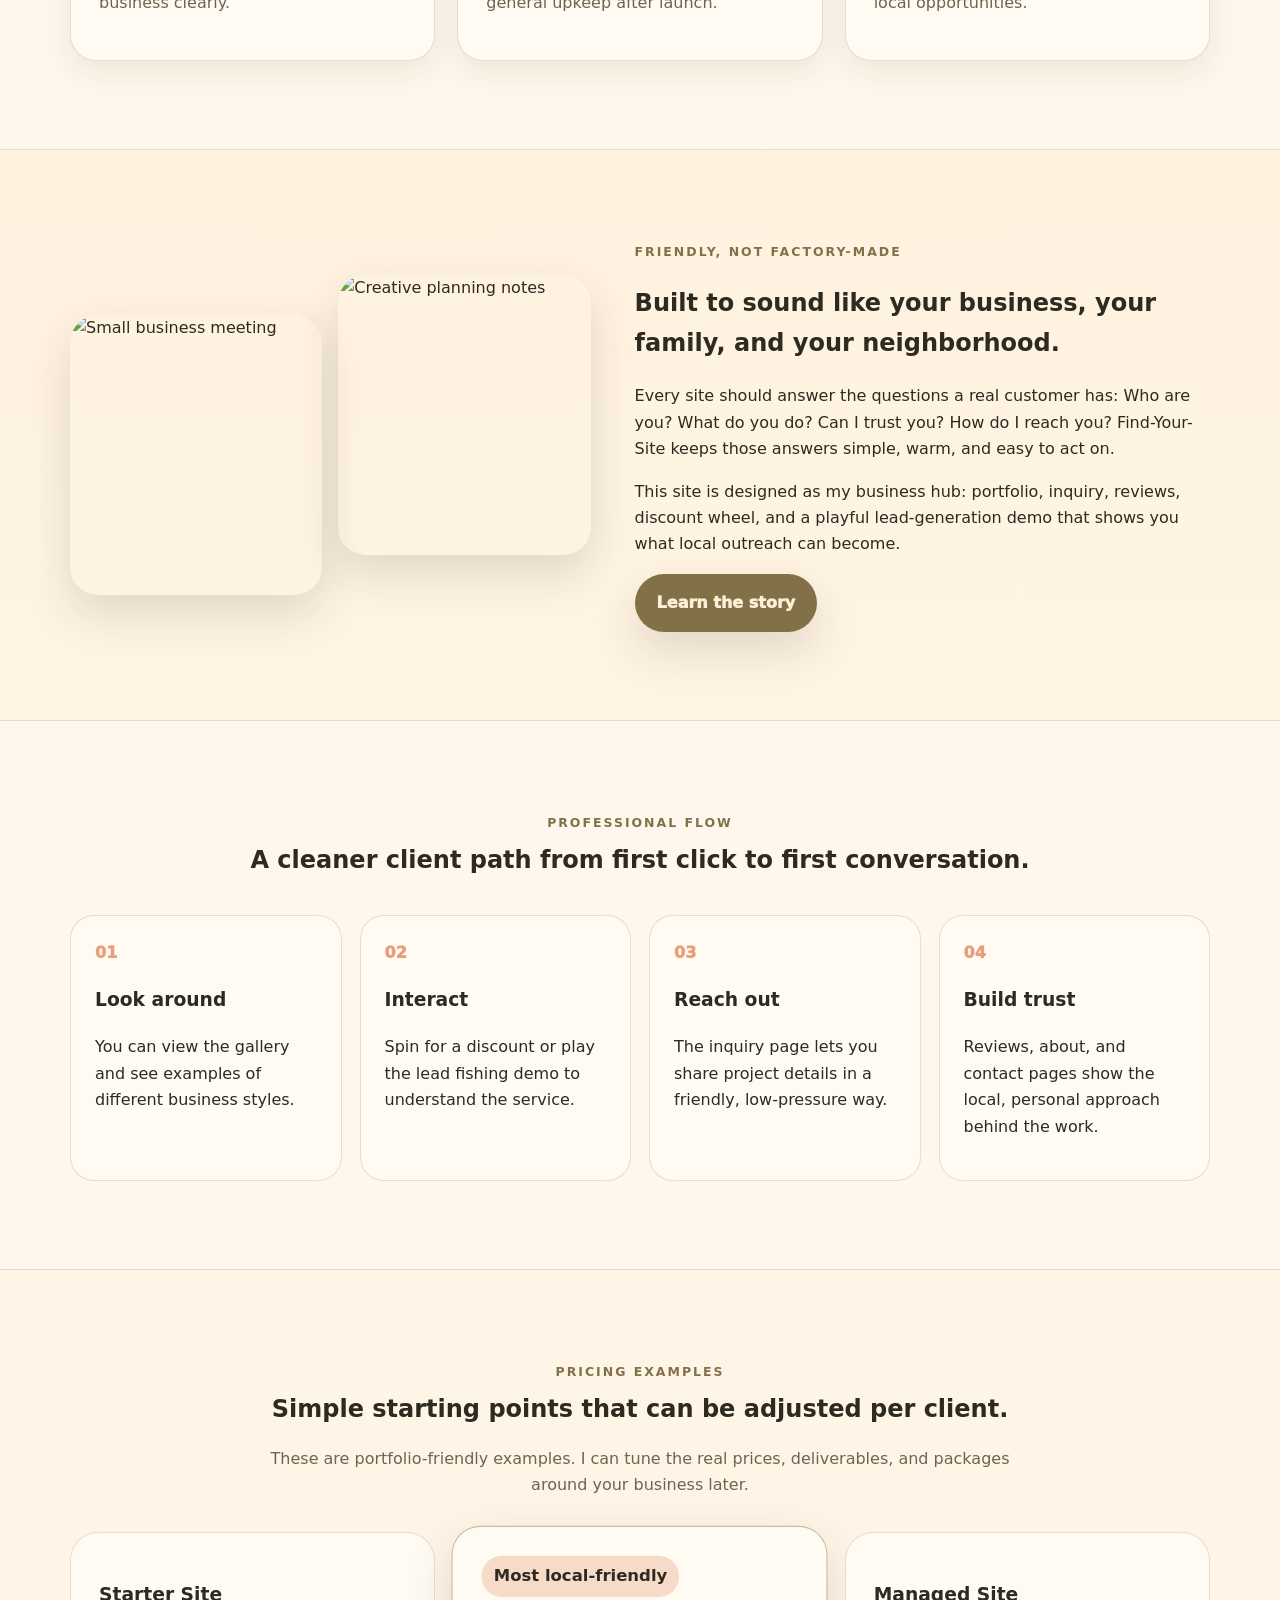
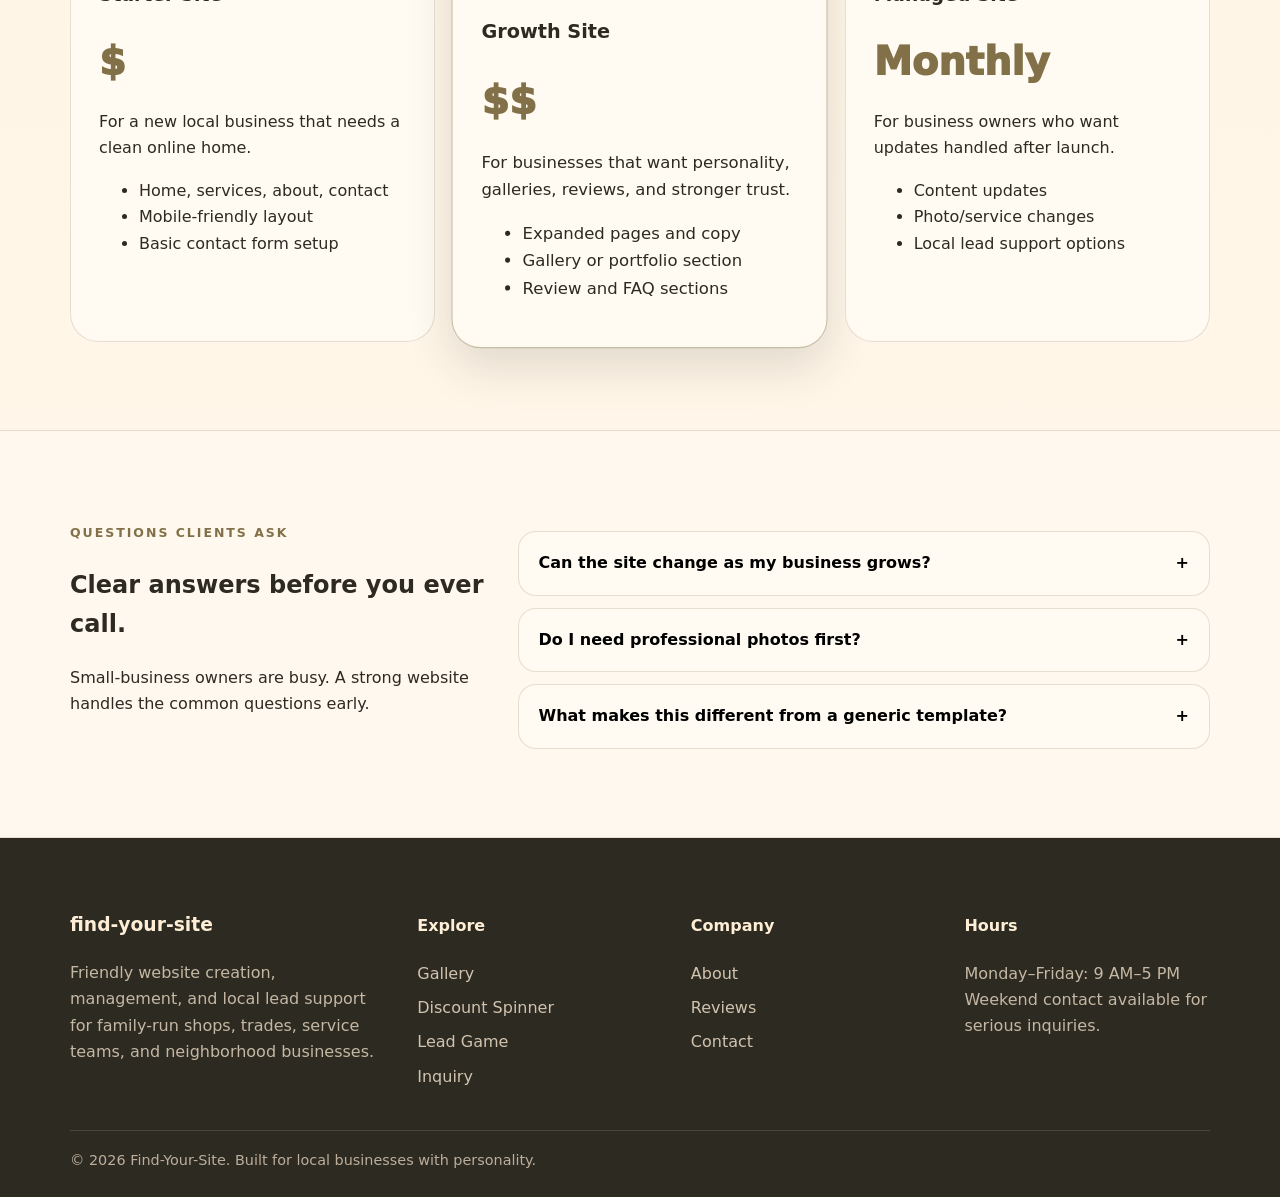
==== commit 6ab3e9ea: "Add files via upload" ====
--- a/index.html
+++ b/index.html
@@ -7,7 +7,7 @@
 <link rel="stylesheet" href="assets/css/style.css">
 </head>
 <body>
-<header class="header"><div class="container nav"><a class="brand" href="index.html"><span class="brand-mark">🔎</span><span>find-your-site</span></a><button class="menu-toggle" aria-label="Open navigation">Menu</button><nav class="nav-links"><a href="index.html">Home</a><a href="gallery.html">Gallery</a><a href="discount-spinner.html">Discount Spinner</a><a href="leads-game.html">Lead Game</a><a href="custom-inquiry.html">Inquiry</a><a href="about.html">About</a><a href="reviews.html">Reviews</a><a href="contact.html">Contact</a></nav></div></header>
+<header class="header"><div class="container nav"><a class="brand brand-logo-link" href="index.html" aria-label="Find-Your-Site home"><img class="site-logo" src="assets/images/logo.png" alt="Find-Your-Site logo"></a><button class="menu-toggle" aria-label="Open navigation">Menu</button><nav class="nav-links"><a href="index.html">Home</a><a href="gallery.html">Gallery</a><a href="discount-spinner.html">Discount Spinner</a><a href="leads-game.html">Lead Game</a><a href="custom-inquiry.html">Inquiry</a><a href="about.html">About</a><a href="reviews.html">Reviews</a><a href="contact.html">Contact</a></nav></div></header>
 <main>
 
 <section class="hero">
--- a/assets/css/style.css
+++ b/assets/css/style.css
@@ -1,37 +1,13 @@
-:root{
-  --cream:#FFEED6;
-  --sage:#A5AF79;
-  --olive:#827148;
-  --peach:#E8A07C;
-  --ink:#2d2a22;
-  --muted:#6c654f;
-  --white:#fffaf2;
-  --shadow:0 18px 45px rgba(45,42,34,.14);
-  --radius:26px;
-}
-*{box-sizing:border-box}
-body{margin:0;font-family:Inter,system-ui,-apple-system,Segoe UI,Arial,sans-serif;background:var(--cream);color:var(--ink);line-height:1.65}
-a{color:inherit;text-decoration:none}img{max-width:100%;display:block}
-.container{width:min(1140px,92%);margin:auto}.eyebrow{letter-spacing:.16em;text-transform:uppercase;font-weight:800;color:var(--olive);font-size:.78rem}.section{padding:88px 0}.section-soft{background:rgba(255,250,242,.65)}
-.header{position:sticky;top:0;z-index:50;background:rgba(255,238,214,.92);backdrop-filter:blur(14px);border-bottom:1px solid rgba(130,113,72,.18)}
-.nav{display:flex;align-items:center;justify-content:space-between;padding:16px 0}.brand{display:flex;align-items:center;gap:12px;font-weight:900;font-size:1.15rem}.brand-mark{width:42px;height:42px;border-radius:14px;background:linear-gradient(135deg,var(--sage),var(--peach));display:grid;place-items:center;box-shadow:var(--shadow)}
-.nav-links{display:flex;align-items:center;gap:20px;font-weight:700;font-size:.95rem}.nav-links a{opacity:.82}.nav-links a:hover{opacity:1;color:var(--olive)}.menu-toggle{display:none;border:0;background:var(--olive);color:var(--cream);padding:10px 12px;border-radius:12px;font-weight:900}
-.btn{display:inline-flex;align-items:center;justify-content:center;gap:10px;padding:14px 20px;border-radius:999px;font-weight:900;border:2px solid transparent;transition:.2s ease;cursor:pointer}.btn-primary{background:var(--olive);color:var(--cream);box-shadow:var(--shadow)}.btn-primary:hover{transform:translateY(-2px);background:#6f603d}.btn-secondary{background:var(--white);border-color:rgba(130,113,72,.28);color:var(--ink)}.btn-secondary:hover{border-color:var(--olive);transform:translateY(-2px)}
-.hero{padding:78px 0 72px}.hero-grid{display:grid;grid-template-columns:1.08fr .92fr;gap:48px;align-items:center}.hero h1{font-size:clamp(2.6rem,6vw,5.6rem);line-height:.95;margin:12px 0 22px;letter-spacing:-.07em}.hero p{font-size:1.15rem;color:var(--muted);max-width:690px}.hero-actions{display:flex;gap:14px;flex-wrap:wrap;margin-top:28px}.hero-card{position:relative;border-radius:36px;overflow:hidden;min-height:560px;box-shadow:var(--shadow);background:var(--sage)}.hero-card img{height:560px;width:100%;object-fit:cover}.hero-badge{position:absolute;left:22px;bottom:22px;right:22px;background:rgba(255,250,242,.92);border:1px solid rgba(255,255,255,.5);padding:22px;border-radius:24px}.hero-badge strong{font-size:1.4rem}.mini-stats{display:grid;grid-template-columns:repeat(3,1fr);gap:14px;margin-top:34px}.stat{background:rgba(255,250,242,.75);border:1px solid rgba(130,113,72,.16);border-radius:22px;padding:18px}.stat strong{display:block;font-size:1.7rem;color:var(--olive)}
-.grid-3{display:grid;grid-template-columns:repeat(3,1fr);gap:22px}.grid-2{display:grid;grid-template-columns:repeat(2,1fr);gap:28px}.card{background:var(--white);border:1px solid rgba(130,113,72,.18);border-radius:var(--radius);padding:28px;box-shadow:0 10px 30px rgba(45,42,34,.08)}.card h3{margin-top:0;font-size:1.35rem}.card p{color:var(--muted)}.icon{width:48px;height:48px;border-radius:16px;background:rgba(232,160,124,.4);display:grid;place-items:center;font-size:1.4rem;margin-bottom:18px}.split{display:grid;grid-template-columns:.95fr 1.05fr;gap:44px;align-items:center}.photo-stack{display:grid;grid-template-columns:1fr 1fr;gap:16px}.photo-stack img{border-radius:28px;height:280px;width:100%;object-fit:cover;box-shadow:var(--shadow)}.photo-stack img:first-child{margin-top:40px}
-.page-hero{padding:72px 0 54px;text-align:center}.page-hero h1{font-size:clamp(2.3rem,5vw,4.8rem);line-height:1;margin:10px auto 18px;letter-spacing:-.05em;max-width:900px}.page-hero p{max-width:760px;margin:auto;color:var(--muted);font-size:1.1rem}
-.gallery{display:grid;grid-template-columns:repeat(3,1fr);gap:24px}.site-preview{overflow:hidden;padding:0}.site-preview img{height:230px;width:100%;object-fit:cover}.site-preview div{padding:24px}.tag{display:inline-flex;background:rgba(165,175,121,.24);color:var(--olive);font-weight:900;border-radius:999px;padding:7px 12px;font-size:.8rem;margin:4px 4px 4px 0}
-.spinner-wrap{display:grid;grid-template-columns:.9fr 1.1fr;gap:36px;align-items:center}.wheel-shell{background:var(--white);border-radius:36px;padding:28px;box-shadow:var(--shadow);text-align:center}.pointer{font-size:2rem;line-height:1}.wheel{width:min(430px,88vw);height:min(430px,88vw);border-radius:50%;margin:0 auto 22px;background:conic-gradient(var(--sage) 0 45deg,var(--peach) 45deg 90deg,var(--olive) 90deg 135deg,#c8bd92 135deg 180deg,var(--sage) 180deg 225deg,var(--peach) 225deg 270deg,var(--olive) 270deg 315deg,#d7c7a0 315deg 360deg);border:12px solid var(--white);box-shadow:inset 0 0 0 5px rgba(45,42,34,.12),var(--shadow);transition:transform 4s cubic-bezier(.12,.78,.18,1);position:relative}.wheel:after{content:'FYS';position:absolute;inset:36%;border-radius:50%;background:var(--cream);display:grid;place-items:center;font-weight:1000;color:var(--olive);font-size:1.7rem;border:4px solid rgba(130,113,72,.24)}.discount-result{font-size:1.4rem;font-weight:900;color:var(--olive);margin-top:16px;min-height:42px}
-.form{display:grid;gap:16px}.form label{font-weight:900}.form input,.form textarea,.form select{width:100%;padding:15px 16px;border-radius:16px;border:1px solid rgba(130,113,72,.28);background:#fffdf8;font:inherit}.form textarea{min-height:150px;resize:vertical}.notice{display:none;background:rgba(165,175,121,.25);border:1px solid rgba(130,113,72,.25);padding:16px;border-radius:18px;font-weight:800}.review-stars{color:var(--olive);letter-spacing:.08em;font-weight:1000}.footer{background:#2d2a22;color:var(--cream);padding:54px 0}.footer-grid{display:grid;grid-template-columns:1.3fr repeat(3,1fr);gap:28px}.footer a{display:block;color:rgba(255,238,214,.78);margin:8px 0}.footer p{color:rgba(255,238,214,.72)}
-@media(max-width:880px){.menu-toggle{display:block}.nav-links{display:none;position:absolute;left:4%;right:4%;top:76px;background:var(--white);padding:18px;border-radius:22px;box-shadow:var(--shadow);flex-direction:column;align-items:flex-start}.nav-links.open{display:flex}.hero-grid,.split,.spinner-wrap{grid-template-columns:1fr}.grid-3,.grid-2,.gallery,.footer-grid,.mini-stats{grid-template-columns:1fr}.hero-card,.hero-card img{min-height:420px;height:420px}.section{padding:64px 0}}
-
-/* Clickable gallery cards */
-.clickable-preview{display:block;transition:transform .2s ease, box-shadow .2s ease, border-color .2s ease}
-.clickable-preview:hover{transform:translateY(-6px);box-shadow:var(--shadow);border-color:rgba(130,113,72,.38)}
-.preview-link{display:inline-flex;margin-top:10px;font-weight:1000;color:var(--olive)}
-
-/* Lead fishing game */
-.lead-game-layout{display:grid;grid-template-columns:1.35fr .65fr;gap:28px;align-items:start}
-.fishing-stage{padding:24px;overflow:hidden}.water-scene{position:relative;min-height:440px;border-radius:30px;overflow:hidden;background:linear-gradient(180deg,#fff7e8 0%,#f5d4b9 48%,#a5af79 49%,#827148 100%);border:1px solid rgba(130,113,72,.18)}
-.sun{position:absolute;top:28px;right:34px;font-size:3rem}.cloud{position:absolute;background:rgba(255,250,242,.88);height:28px;border-radius:999px}.cloud:before,.cloud:after{content:'';position:absolute;background:rgba(255,250,242,.88);border-radius:50%}.cloud:before{width:42px;height:42px;left:22px;top:-18px}.cloud:after{width:32px;height:32px;right:18px;top:-12px}.cloud-one{width:120px;left:45px;top:55px}.cloud-two{width:95px;left:210px;top:94px;opacity:.8}.boat{position:absolute;left:50%;top:172px;transform:translateX(-50%);font-size:4.4rem;z-index:4}.fishing-line{position:absolute;left:50%;top:212px;width:2px;height:130px;background:rgba(45,42,34,.5);transform-origin:top;transition:.6s ease;z-index:3}.hook{position:absolute;left:calc(50% - 14px);top:324px;font-size:1.8rem;transition:.6s ease;z-index:4}.water-line{position:absolute;left:0;right:0;top:48%;height:12px;background:rgba(255,238,214,.45);box-shadow:0 20px 0 rgba(255,238,214,.16),0 42px 0 rgba(255,238,214,.10)}.fish{position:absolute;font-size:2.2rem;animation:swim 8s linear infinite}.fish-one{bottom:84px;left:10%;animation-duration:9s}.fish-two{bottom:145px;left:58%;animation-duration:7s}.fish-three{bottom:40px;left:34%;animation-duration:11s}@keyframes swim{0%{transform:translateX(-40px)}50%{transform:translateX(70px)}100%{transform:translateX(-40px)}}.casting .fishing-line{height:185px;transform:rotate(8deg)}.casting .hook{top:380px;transform:translateX(24px) rotate(12deg)}.game-controls{display:flex;flex-wrap:wrap;gap:12px;align-items:center;margin-top:22px}.game-controls p{flex-basis:100%;margin:0 0 4px;color:var(--muted)}.caught-sidebar h2{margin:8px 0 8px}.caught-list{list-style:none;padding:0;margin:20px 0 0;display:grid;gap:12px}.caught-list li{background:#fffdf8;border:1px solid rgba(130,113,72,.18);border-radius:18px;padding:14px}.caught-list strong{display:block;color:var(--ink)}.caught-list span{display:block;color:var(--muted);font-size:.92rem}.empty-catch{color:var(--muted);font-weight:800}.lead-modal{position:fixed;inset:0;background:rgba(45,42,34,.62);z-index:100;display:none;align-items:center;justify-content:center;padding:22px}.lead-modal.open{display:flex}.lead-modal-card{position:relative;background:var(--white);border-radius:30px;width:min(760px,94vw);max-height:86vh;overflow:auto;padding:34px;box-shadow:var(--shadow)}.modal-close{position:absolute;top:16px;right:18px;border:0;background:var(--cream);border-radius:50%;width:42px;height:42px;font-size:1.8rem;cursor:pointer}.lead-summary-grid{display:grid;grid-template-columns:1fr 1fr;gap:14px;margin:18px 0}.lead-summary-card{background:#fffdf8;border:1px solid rgba(130,113,72,.18);border-radius:18px;padding:16px}.lead-summary-card h3{margin:0 0 6px}.lead-summary-card p{margin:4px 0;color:var(--muted)}
-@media(max-width:880px){.lead-game-layout,.lead-summary-grid{grid-template-columns:1fr}.water-scene{min-height:360px}.boat{top:145px}.fishing-line{top:185px}.hook{top:296px}.casting .hook{top:325px}}
+:root{--cream:#FFEED6;--sage:#A5AF79;--olive:#827148;--peach:#E8A07C;--ink:#2d2a22;--muted:#6c654f;--white:#fffaf2;--line:rgba(130,113,72,.20);--shadow:0 18px 45px rgba(45,42,34,.14);--radius:26px}*{box-sizing:border-box}html{scroll-behavior:smooth}body{margin:0;font-family:Inter,system-ui,-apple-system,Segoe UI,Arial,sans-serif;background:linear-gradient(180deg,var(--cream),#fff8ed);color:var(--ink);line-height:1.65}a{color:inherit;text-decoration:none}img{max-width:100%;display:block}.container{width:min(1140px,92%);margin:auto}.eyebrow{letter-spacing:.16em;text-transform:uppercase;font-weight:900;color:var(--olive);font-size:.78rem}.section{padding:88px 0}.section-soft{background:rgba(255,250,242,.68);border-top:1px solid var(--line);border-bottom:1px solid var(--line)}.section-heading{max-width:790px;margin:0 auto 34px;text-align:center}.section-heading h2,.page-hero h1{margin:.35rem 0}.section-heading p,.page-hero p{color:var(--muted)}.header{position:sticky;top:0;z-index:50;background:rgba(255,238,214,.94);backdrop-filter:blur(14px);border-bottom:1px solid var(--line)}.nav{display:flex;align-items:center;justify-content:space-between;padding:14px 0}.brand{display:flex;align-items:center;gap:10px;font-weight:1000;font-size:1.12rem}.brand-mark{width:42px;height:42px;border-radius:14px;background:linear-gradient(135deg,var(--sage),var(--peach));display:grid;place-items:center;box-shadow:var(--shadow)}.nav-links{display:flex;align-items:center;gap:16px;font-weight:800;font-size:.92rem}.nav-links a{opacity:.82}.nav-links a:hover{opacity:1;color:var(--olive)}.menu-toggle{display:none;border:0;background:var(--olive);color:var(--cream);padding:10px 12px;border-radius:12px;font-weight:900}.btn{display:inline-flex;align-items:center;justify-content:center;gap:10px;padding:14px 20px;border-radius:999px;font-weight:950;border:2px solid transparent;transition:.2s ease;cursor:pointer}.btn-primary{background:var(--olive);color:var(--cream);box-shadow:var(--shadow)}.btn-primary:hover{transform:translateY(-2px);background:#6f603d}.btn-secondary{background:var(--white);border-color:var(--line);color:var(--ink)}.btn-secondary:hover{border-color:var(--olive);transform:translateY(-2px)}.hero{padding:78px 0 72px}.hero-grid{display:grid;grid-template-columns:1.05fr .95fr;gap:48px;align-items:center}.hero h1{font-size:clamp(2.5rem,5.6vw,5.45rem);line-height:.96;margin:12px 0 22px;letter-spacing:-.07em}.hero p{font-size:1.15rem;color:var(--muted);max-width:710px}.hero-actions{display:flex;gap:14px;flex-wrap:wrap;margin-top:28px}.hero-card{position:relative;border-radius:36px;overflow:hidden;min-height:560px;box-shadow:var(--shadow);background:var(--sage)}.hero-card img{height:560px;width:100%;object-fit:cover}.hero-badge{position:absolute;left:22px;bottom:22px;right:22px;background:rgba(255,250,242,.94);border:1px solid rgba(255,255,255,.55);padding:22px;border-radius:24px}.hero-badge strong{font-size:1.35rem}.mini-stats{display:grid;grid-template-columns:repeat(3,1fr);gap:14px;margin-top:34px}.stat{background:rgba(255,250,242,.82);border:1px solid var(--line);border-radius:22px;padding:18px}.stat strong{display:block;font-size:1.55rem;color:var(--olive)}.stat span{font-size:.92rem;color:var(--muted)}.grid-3{display:grid;grid-template-columns:repeat(3,1fr);gap:22px}.grid-2{display:grid;grid-template-columns:repeat(2,1fr);gap:28px}.card{background:var(--white);border:1px solid var(--line);border-radius:var(--radius);padding:28px;box-shadow:0 10px 30px rgba(45,42,34,.08)}.lift{transition:.25s ease}.lift:hover{transform:translateY(-6px);box-shadow:var(--shadow)}.card h3{margin-top:0;font-size:1.35rem}.card p{color:var(--muted)}.icon{width:48px;height:48px;border-radius:16px;background:rgba(232,160,124,.4);display:grid;place-items:center;font-size:1.4rem;margin-bottom:18px}.split{display:grid;grid-template-columns:.95fr 1.05fr;gap:44px;align-items:center}.photo-stack{display:grid;grid-template-columns:1fr 1fr;gap:16px}.photo-stack img{border-radius:28px;height:280px;width:100%;object-fit:cover;box-shadow:var(--shadow)}.photo-stack img:first-child{margin-top:40px}.page-hero{padding:72px 0 54px;text-align:center}.page-hero h1{font-size:clamp(2.3rem,5vw,4.8rem);line-height:1;letter-spacing:-.05em;max-width:920px;margin-left:auto;margin-right:auto}.page-hero p{max-width:760px;margin:auto;font-size:1.1rem}.process-line{display:grid;grid-template-columns:repeat(4,1fr);gap:18px}.process-line article{background:var(--white);border:1px solid var(--line);border-radius:24px;padding:24px}.process-line span{font-weight:1000;color:var(--peach)}.pricing-grid{display:grid;grid-template-columns:repeat(3,1fr);gap:22px}.price-card{background:var(--white);border:1px solid var(--line);border-radius:28px;padding:28px;position:relative}.price-card.featured{transform:scale(1.03);box-shadow:var(--shadow);border-color:rgba(130,113,72,.45)}.badge{display:inline-flex;background:rgba(232,160,124,.35);border-radius:999px;padding:7px 12px;font-weight:900}.price{font-size:2.4rem!important;color:var(--olive)!important;font-weight:1000;margin:.25rem 0}.check-list{padding-left:1.2rem}.check-list li{margin:8px 0}.faq-wrap{display:grid;grid-template-columns:.75fr 1.25fr;gap:32px}.faq-item{width:100%;display:flex;justify-content:space-between;align-items:center;border:1px solid var(--line);background:var(--white);padding:18px 20px;border-radius:18px;font:inherit;font-weight:900;text-align:left;cursor:pointer;margin-top:12px}.faq-panel{display:none;background:rgba(255,250,242,.75);border:1px solid var(--line);border-top:0;border-radius:0 0 18px 18px;padding:0 20px 16px;color:var(--muted)}.faq-panel.open{display:block}.gallery{display:grid;grid-template-columns:repeat(2,1fr);gap:24px}.gallery-polished{align-items:stretch}.site-preview{overflow:hidden;padding:0}.site-preview img{height:270px;width:100%;object-fit:cover;transition:.3s ease}.site-preview div{padding:24px}.clickable-preview{display:block;transition:transform .2s ease,box-shadow .2s ease,border-color .2s ease}.clickable-preview:hover{transform:translateY(-6px);box-shadow:var(--shadow);border-color:rgba(130,113,72,.40)}.clickable-preview:hover img{transform:scale(1.04)}.tag{display:inline-flex;background:rgba(165,175,121,.24);color:var(--olive);font-weight:900;border-radius:999px;padding:7px 12px;font-size:.8rem;margin:4px 4px 4px 0}.preview-link{display:inline-flex;margin-top:10px;font-weight:1000;color:var(--olive)}.spinner-wrap{display:grid;grid-template-columns:.9fr 1.1fr;gap:36px;align-items:center}.wheel-shell{background:var(--white);border-radius:36px;padding:28px;box-shadow:var(--shadow);text-align:center}.pointer{font-size:2rem;line-height:1}.wheel{width:min(430px,88vw);height:min(430px,88vw);border-radius:50%;margin:0 auto 22px;background:conic-gradient(var(--sage) 0 45deg,var(--peach) 45deg 90deg,var(--olive) 90deg 135deg,#c8bd92 135deg 180deg,var(--sage) 180deg 225deg,var(--peach) 225deg 270deg,var(--olive) 270deg 315deg,#d7c7a0 315deg 360deg);border:12px solid var(--white);box-shadow:inset 0 0 0 5px rgba(45,42,34,.12),var(--shadow);transition:transform 4s cubic-bezier(.12,.78,.18,1);position:relative}.wheel:after{content:'FYS';position:absolute;inset:36%;border-radius:50%;background:var(--cream);display:grid;place-items:center;font-weight:1000;color:var(--olive);font-size:1.7rem;border:4px solid rgba(130,113,72,.24)}.enhanced-wheel span{position:absolute;left:50%;top:50%;font-size:.82rem;font-weight:1000;color:#fffaf2;text-shadow:0 1px 2px rgba(0,0,0,.25)}.enhanced-wheel span:nth-child(1){transform:rotate(22deg) translate(140px) rotate(-22deg)}.enhanced-wheel span:nth-child(2){transform:rotate(67deg) translate(140px) rotate(-67deg)}.enhanced-wheel span:nth-child(3){transform:rotate(112deg) translate(140px) rotate(-112deg)}.enhanced-wheel span:nth-child(4){transform:rotate(157deg) translate(140px) rotate(-157deg)}.enhanced-wheel span:nth-child(5){transform:rotate(202deg) translate(140px) rotate(-202deg)}.enhanced-wheel span:nth-child(6){transform:rotate(247deg) translate(140px) rotate(-247deg)}.enhanced-wheel span:nth-child(7){transform:rotate(292deg) translate(140px) rotate(-292deg)}.enhanced-wheel span:nth-child(8){transform:rotate(337deg) translate(140px) rotate(-337deg)}.discount-result{font-size:1.35rem;font-weight:950;color:var(--olive);margin-top:16px;min-height:42px}.stacked-perks{display:flex;flex-wrap:wrap;gap:10px;margin:18px 0 24px}.stacked-perks span{background:rgba(165,175,121,.22);border:1px solid var(--line);border-radius:999px;padding:9px 12px;font-weight:850}.form{display:grid;gap:16px}.form label{font-weight:900}.form input,.form textarea,.form select{width:100%;padding:15px 16px;border-radius:16px;border:1px solid rgba(130,113,72,.28);background:#fffdf8;font:inherit}.form textarea{min-height:150px;resize:vertical}.notice{display:none;background:rgba(165,175,121,.25);border:1px solid rgba(130,113,72,.25);padding:16px;border-radius:18px;font-weight:800}.reviews-grid{display:grid;grid-template-columns:repeat(3,1fr);gap:22px}.review-stars{color:var(--olive);letter-spacing:.08em;font-weight:1000}.stats-band{display:grid;grid-template-columns:repeat(4,1fr);gap:18px;text-align:center}.stats-band div{background:var(--white);border:1px solid var(--line);border-radius:22px;padding:22px}.stats-band strong{display:block;font-size:1.6rem;color:var(--olive)}.story-card{font-size:1.04rem}.footer{background:#2d2a22;color:var(--cream);padding:54px 0 24px}.footer-grid{display:grid;grid-template-columns:1.3fr repeat(3,1fr);gap:28px}.footer a{display:block;color:rgba(255,238,214,.78);margin:8px 0}.footer p{color:rgba(255,238,214,.72)}.tiny-footer{border-top:1px solid rgba(255,238,214,.14);margin-top:32px;padding-top:18px;color:rgba(255,238,214,.68);font-size:.9rem}.lead-game-layout{display:grid;grid-template-columns:1.35fr .65fr;gap:28px;align-items:start}.fishing-stage{padding:24px;overflow:hidden}.water-scene{position:relative;min-height:440px;border-radius:30px;overflow:hidden;background:linear-gradient(180deg,#fff7e8 0%,#f5d4b9 48%,#a5af79 49%,#827148 100%);border:1px solid rgba(130,113,72,.18)}.sun{position:absolute;top:28px;right:34px;font-size:3rem}.cloud{position:absolute;background:rgba(255,250,242,.88);height:28px;border-radius:999px}.cloud:before,.cloud:after{content:'';position:absolute;background:rgba(255,250,242,.88);border-radius:50%}.cloud:before{width:42px;height:42px;left:22px;top:-18px}.cloud:after{width:32px;height:32px;right:18px;top:-12px}.cloud-one{width:120px;left:45px;top:55px}.cloud-two{width:95px;left:210px;top:94px;opacity:.8}.dock{position:absolute;left:20px;top:206px;font-size:3rem;z-index:4}.boat{position:absolute;left:50%;top:172px;transform:translateX(-50%);font-size:4.4rem;z-index:4}.fishing-line{position:absolute;left:50%;top:212px;width:2px;height:130px;background:rgba(45,42,34,.5);transform-origin:top;transition:.6s ease;z-index:3}.hook{position:absolute;left:calc(50% - 14px);top:324px;font-size:1.8rem;transition:.6s ease;z-index:4}.water-line{position:absolute;left:0;right:0;top:48%;height:12px;background:rgba(255,238,214,.45);box-shadow:0 20px 0 rgba(255,238,214,.16),0 42px 0 rgba(255,238,214,.10)}.fish{position:absolute;font-size:2.2rem;animation:swim 8s linear infinite}.fish-one{bottom:84px;left:10%;animation-duration:9s}.fish-two{bottom:145px;left:58%;animation-duration:7s}.fish-three{bottom:40px;left:34%;animation-duration:11s}@keyframes swim{0%{transform:translateX(-40px)}50%{transform:translateX(70px)}100%{transform:translateX(-40px)}}.casting .fishing-line{height:185px;transform:rotate(8deg)}.casting .hook{top:380px;transform:translateX(24px) rotate(12deg)}.game-controls{display:flex;flex-wrap:wrap;gap:12px;align-items:center;margin-top:22px}.game-controls p{flex-basis:100%;margin:0 0 4px;color:var(--muted)}.caught-sidebar h2{margin:8px 0 8px}.caught-list{list-style:none;padding:0;margin:20px 0 0;display:grid;gap:12px}.caught-list li{background:#fffdf8;border:1px solid rgba(130,113,72,.18);border-radius:18px;padding:14px}.caught-list strong{display:block;color:var(--ink)}.caught-list span{display:block;color:var(--muted);font-size:.92rem}.empty-catch{color:var(--muted);font-weight:800}.lead-modal{position:fixed;inset:0;background:rgba(45,42,34,.62);z-index:100;display:none;align-items:center;justify-content:center;padding:22px}.lead-modal.open{display:flex}.lead-modal-card{position:relative;background:var(--white);border-radius:30px;width:min(760px,94vw);max-height:86vh;overflow:auto;padding:34px;box-shadow:var(--shadow)}.modal-close{position:absolute;top:16px;right:18px;border:0;background:var(--cream);border-radius:50%;width:42px;height:42px;font-size:1.8rem;cursor:pointer}.lead-summary-grid{display:grid;grid-template-columns:1fr 1fr;gap:14px;margin:18px 0}.lead-summary-card{background:#fffdf8;border:1px solid rgba(130,113,72,.18);border-radius:18px;padding:16px}.lead-summary-card h3{margin:0 0 6px}.lead-summary-card p{margin:4px 0;color:var(--muted)}@media(max-width:960px){.menu-toggle{display:block}.nav-links{display:none;position:absolute;left:4%;right:4%;top:76px;background:var(--white);padding:18px;border-radius:22px;box-shadow:var(--shadow);flex-direction:column;align-items:flex-start}.nav-links.open{display:flex}.hero-grid,.split,.spinner-wrap,.faq-wrap,.lead-game-layout{grid-template-columns:1fr}.grid-3,.grid-2,.gallery,.footer-grid,.mini-stats,.pricing-grid,.process-line,.reviews-grid,.stats-band,.lead-summary-grid{grid-template-columns:1fr}.hero-card,.hero-card img{min-height:420px;height:420px}.section{padding:64px 0}.price-card.featured{transform:none}.water-scene{min-height:360px}.boat{top:145px}.fishing-line{top:185px}.hook{top:296px}.casting .hook{top:325px}}
+/* Patch: clearer discount wheel labels and playable lead-fishing game */
+.enhanced-wheel span{width:74px;text-align:center;line-height:1.05;font-size:.76rem;}
+.water-scene{background:linear-gradient(180deg,#fff7e8 0%,#f5d4b9 45%,#b7c48f 46%,#72815a 100%);}
+.fish{cursor:pointer;user-select:none;z-index:5;filter:drop-shadow(0 6px 5px rgba(45,42,34,.18));animation-name:swimFull;animation-timing-function:linear;animation-iteration-count:infinite;}
+.fish-one{bottom:92px;left:-70px;animation-duration:13s;}
+.fish-two{bottom:154px;left:-70px;animation-duration:6s;animation-delay:-2s;}
+.fish-three{bottom:48px;left:-70px;animation-duration:9s;animation-delay:-4s;}
+.fish.paused{animation-play-state:paused;}
+.fish.caught-pop{animation-play-state:paused;transform:scale(1.35) rotate(-12deg)!important;}
+.ready-to-catch .fish{outline:3px solid rgba(255,238,214,.82);outline-offset:6px;border-radius:50%;}
+@keyframes swimFull{0%{transform:translateX(-90px) scaleX(1)}49%{transform:translateX(calc(min(1140px,92vw) - 20px)) scaleX(1)}50%{transform:translateX(calc(min(1140px,92vw) - 20px)) scaleX(-1)}99%{transform:translateX(-90px) scaleX(-1)}100%{transform:translateX(-90px) scaleX(1)}}
+@media(max-width:960px){@keyframes swimFull{0%{transform:translateX(-90px) scaleX(1)}49%{transform:translateX(86vw) scaleX(1)}50%{transform:translateX(86vw) scaleX(-1)}99%{transform:translateX(-90px) scaleX(-1)}100%{transform:translateX(-90px) scaleX(1)}}}
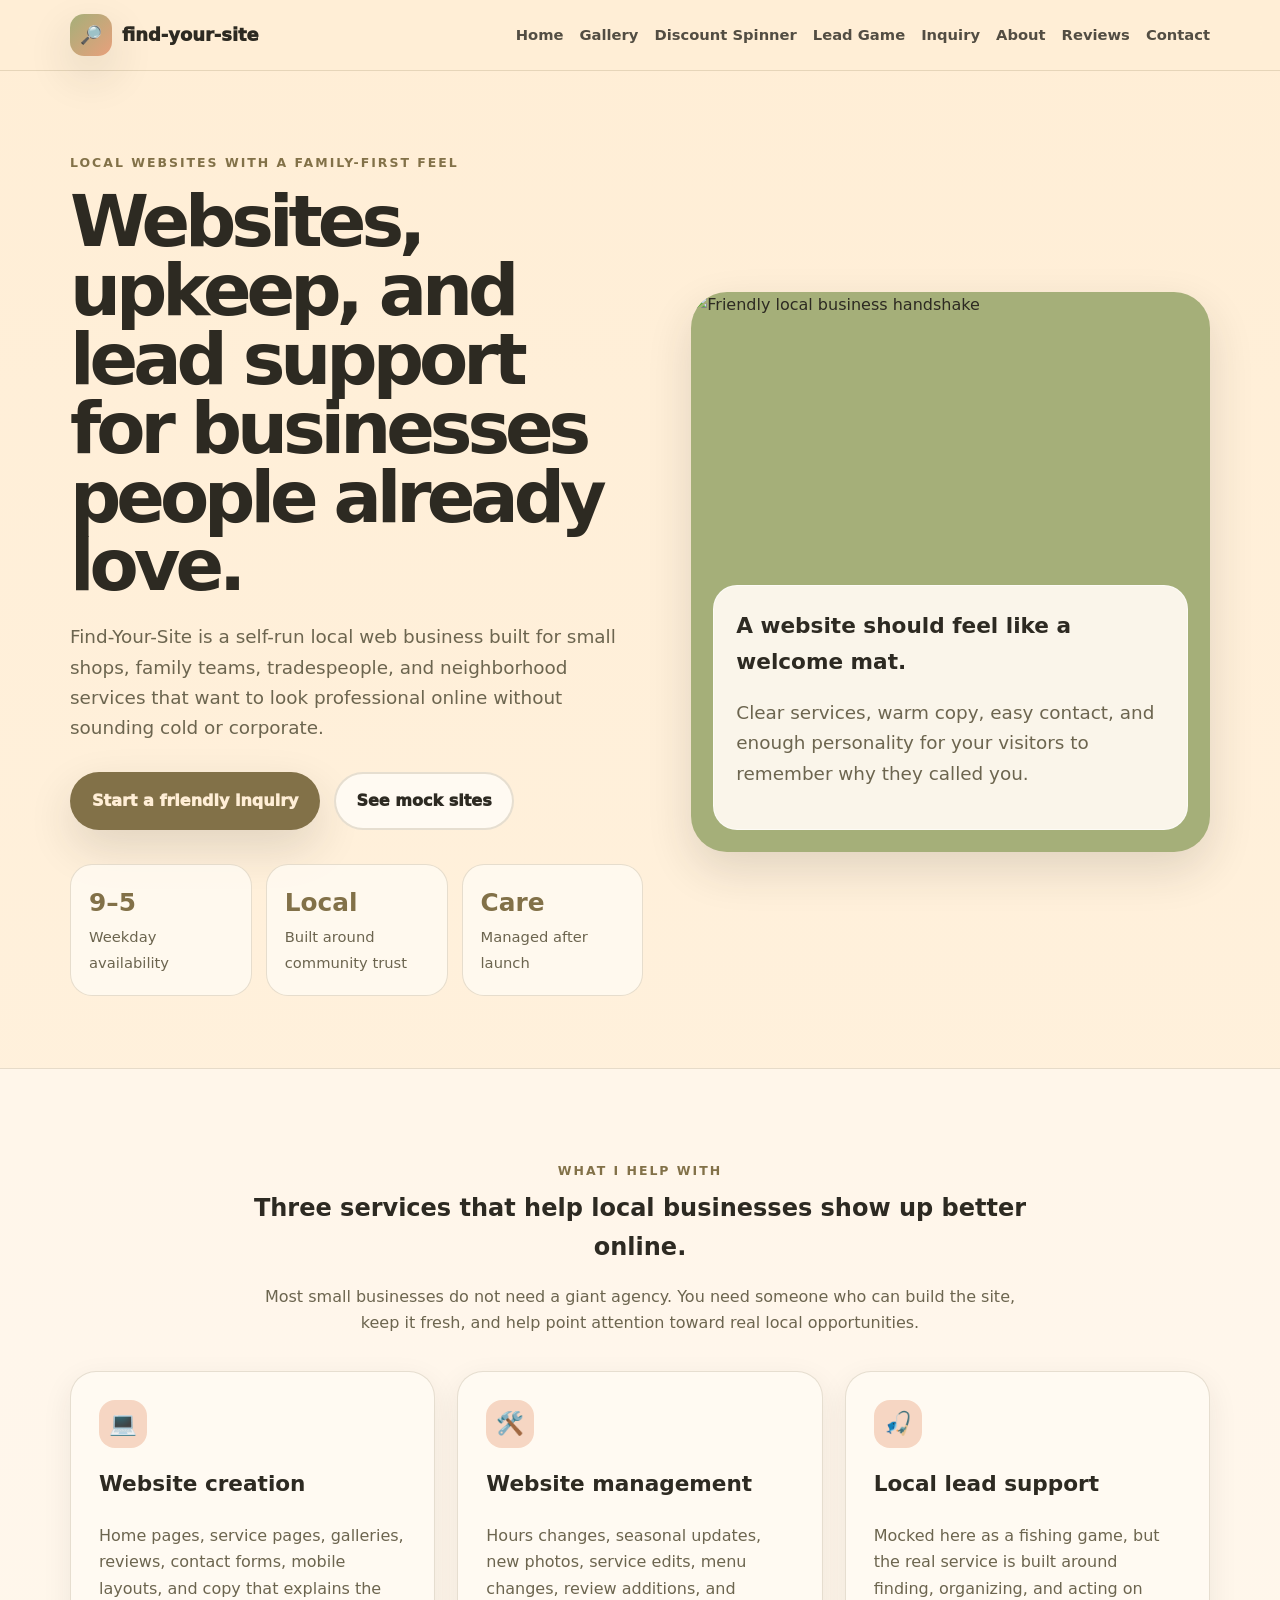
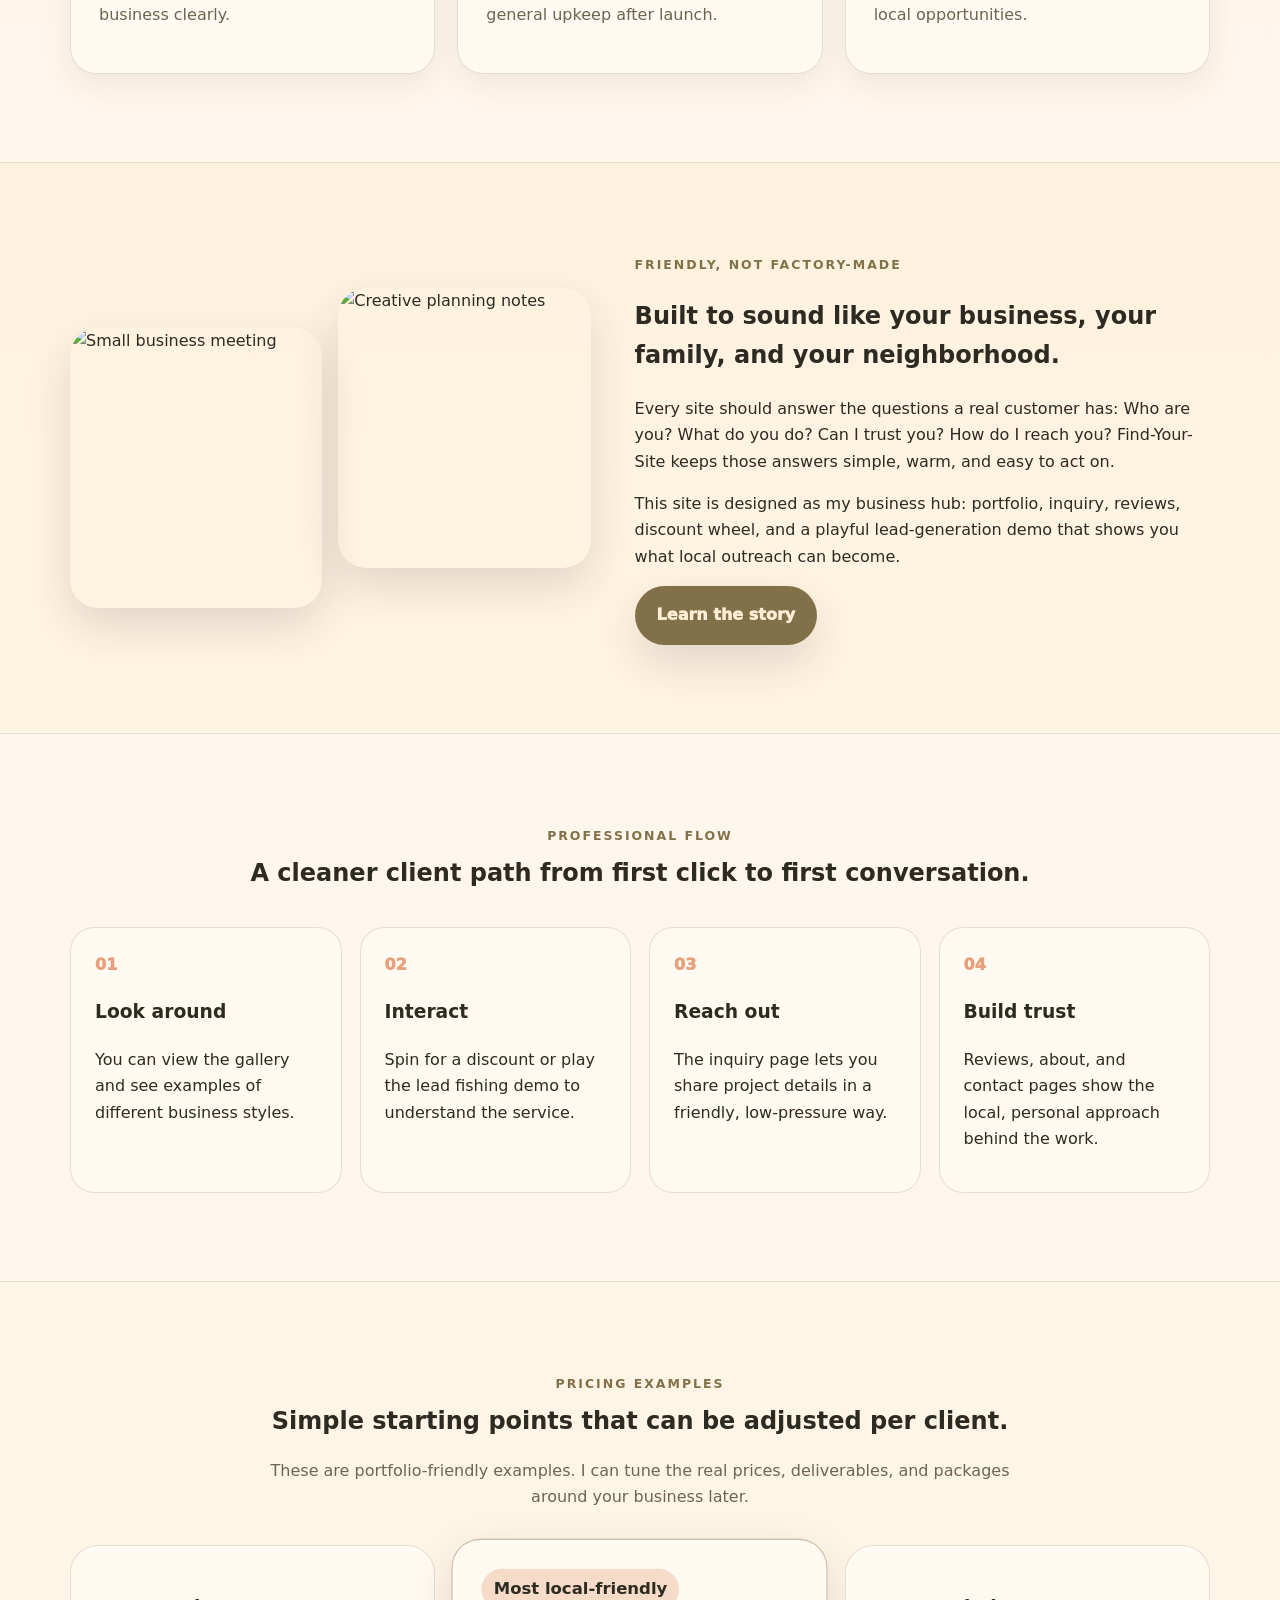
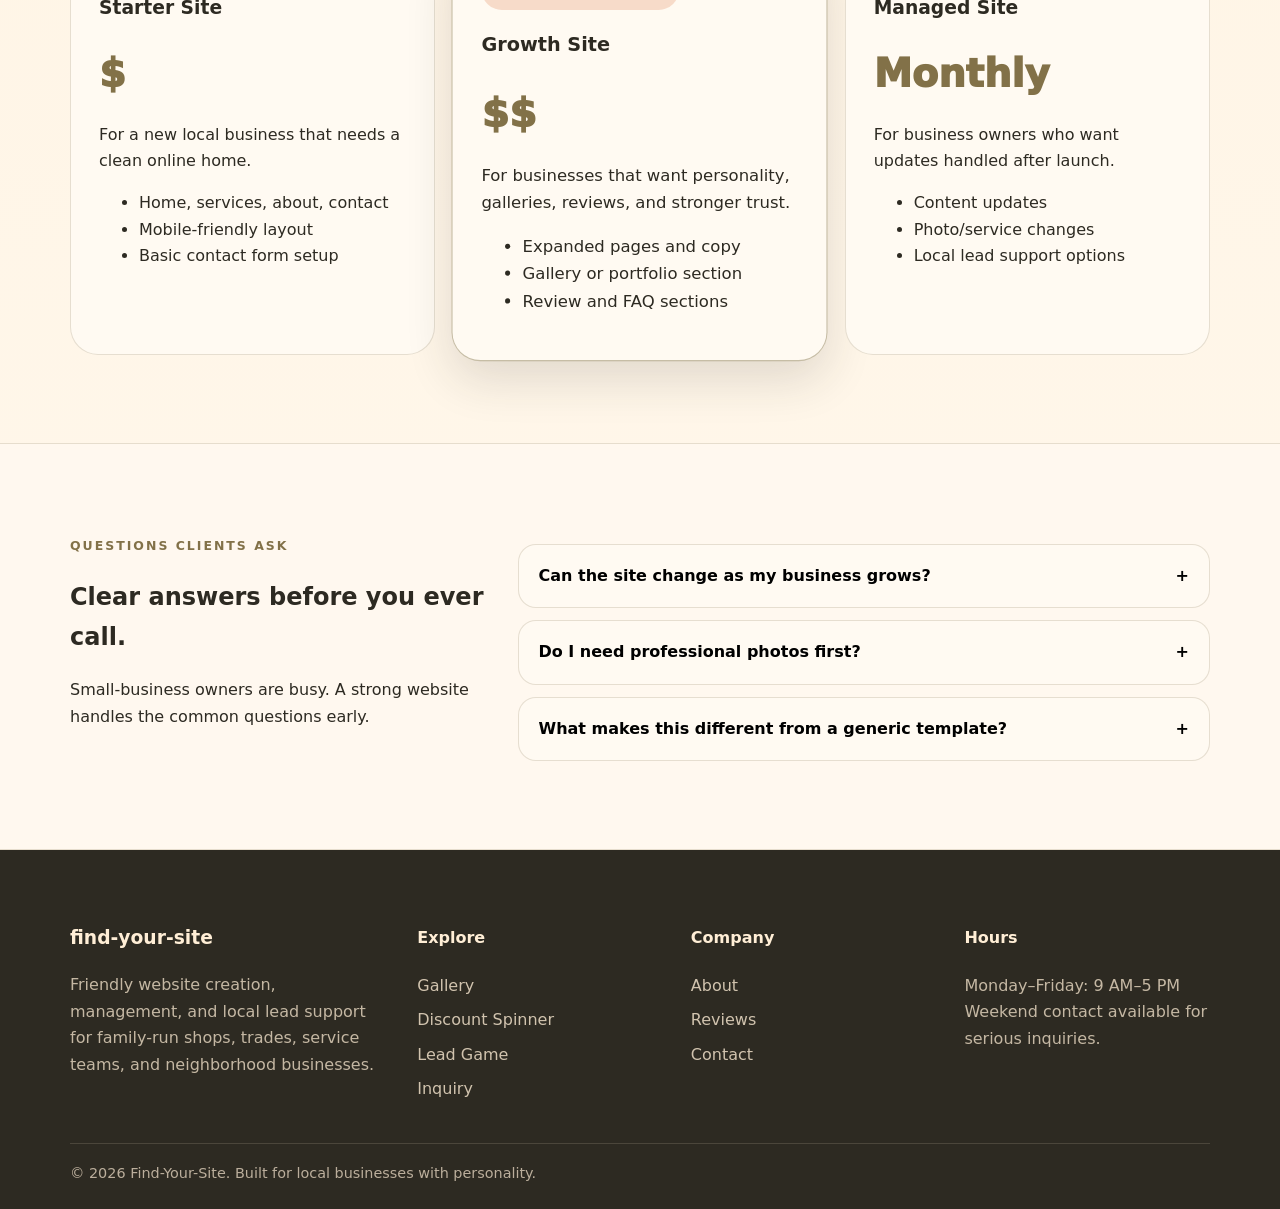
==== commit ff50ff7b: "Add files via upload" ====
--- a/index.html
+++ b/index.html
@@ -7,7 +7,7 @@
 <link rel="stylesheet" href="assets/css/style.css">
 </head>
 <body>
-<header class="header"><div class="container nav"><a class="brand brand-logo-link" href="index.html" aria-label="Find-Your-Site home"><img class="site-logo" src="assets/images/logo.png" alt="Find-Your-Site logo"></a><button class="menu-toggle" aria-label="Open navigation">Menu</button><nav class="nav-links"><a href="index.html">Home</a><a href="gallery.html">Gallery</a><a href="discount-spinner.html">Discount Spinner</a><a href="leads-game.html">Lead Game</a><a href="custom-inquiry.html">Inquiry</a><a href="about.html">About</a><a href="reviews.html">Reviews</a><a href="contact.html">Contact</a></nav></div></header>
+<header class="header"><div class="container nav"><a class="brand" href="index.html"><span class="brand-mark">🔎</span><span>find-your-site</span></a><button class="menu-toggle" aria-label="Open navigation">Menu</button><nav class="nav-links"><a href="index.html">Home</a><a href="gallery.html">Gallery</a><a href="discount-spinner.html">Discount Spinner</a><a href="leads-game.html">Lead Game</a><a href="custom-inquiry.html">Inquiry</a><a href="about.html">About</a><a href="reviews.html">Reviews</a><a href="contact.html">Contact</a></nav></div></header>
 <main>
 
 <section class="hero">
